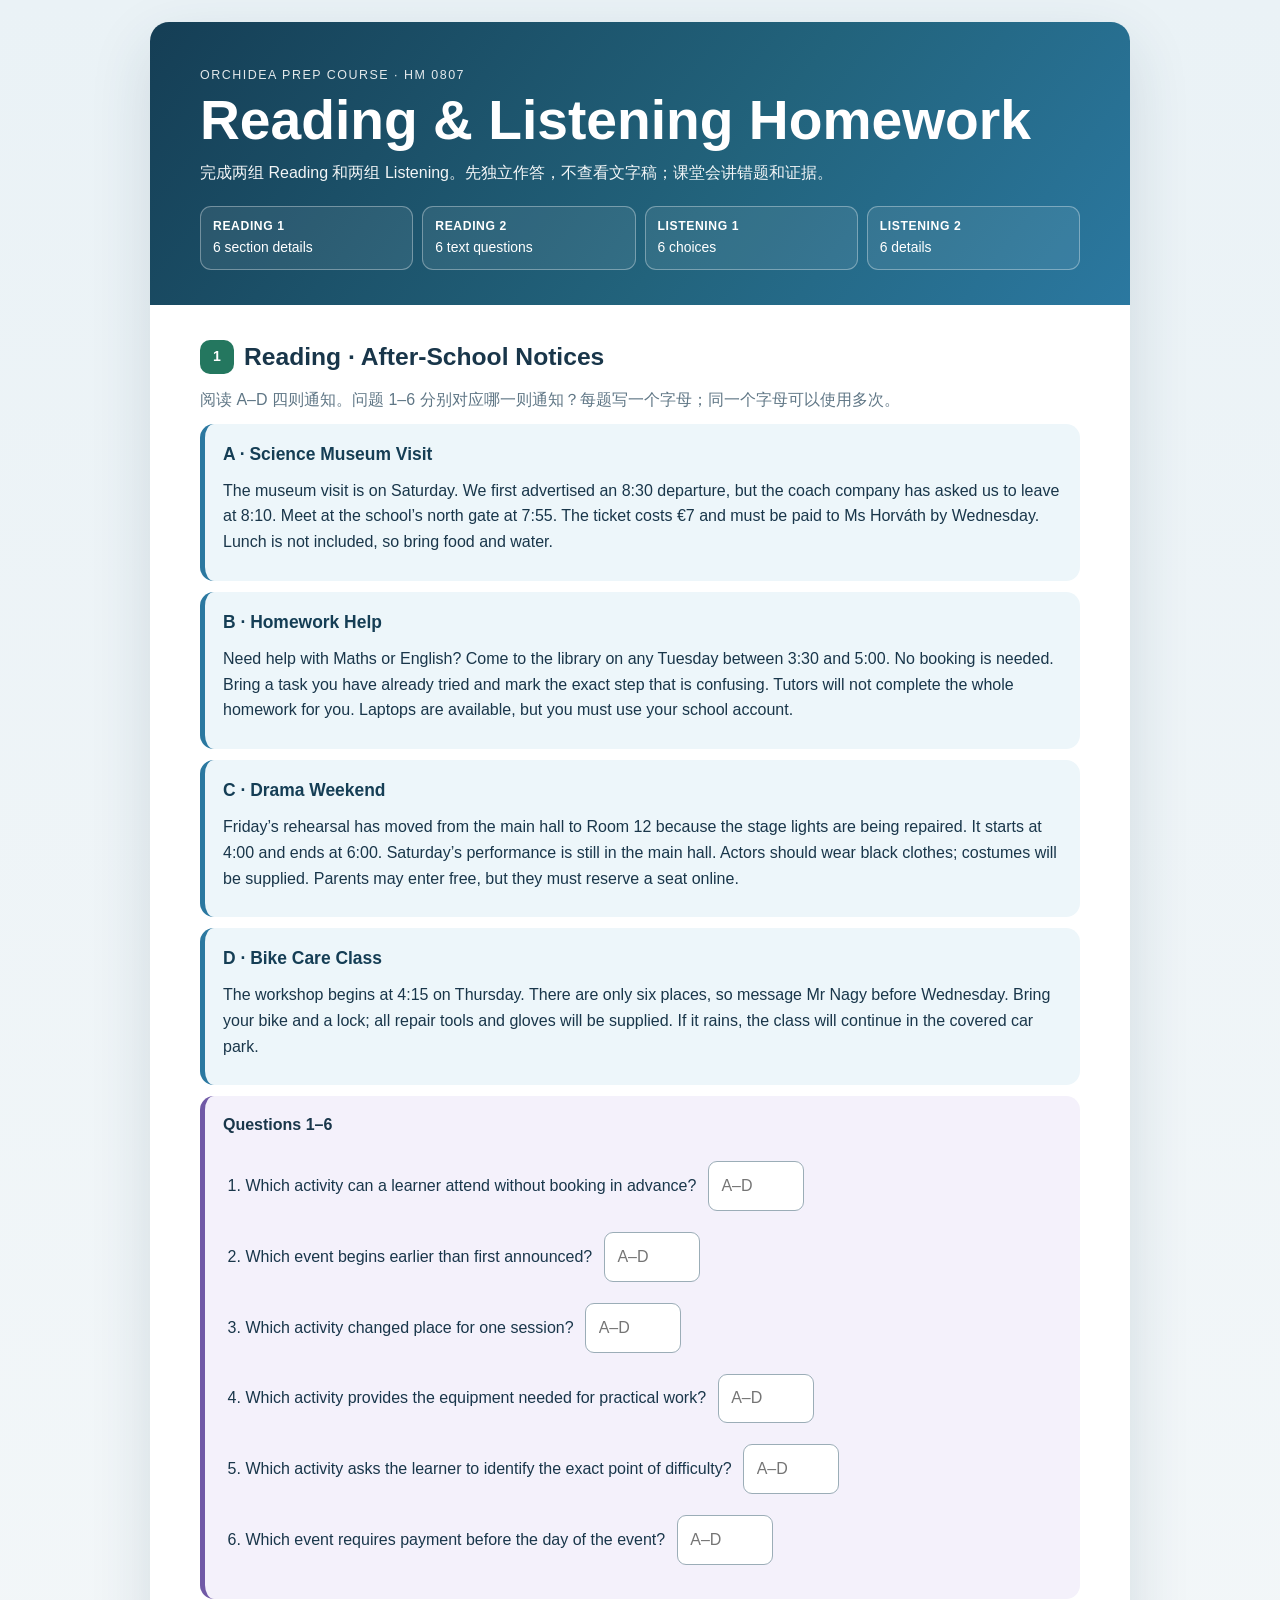
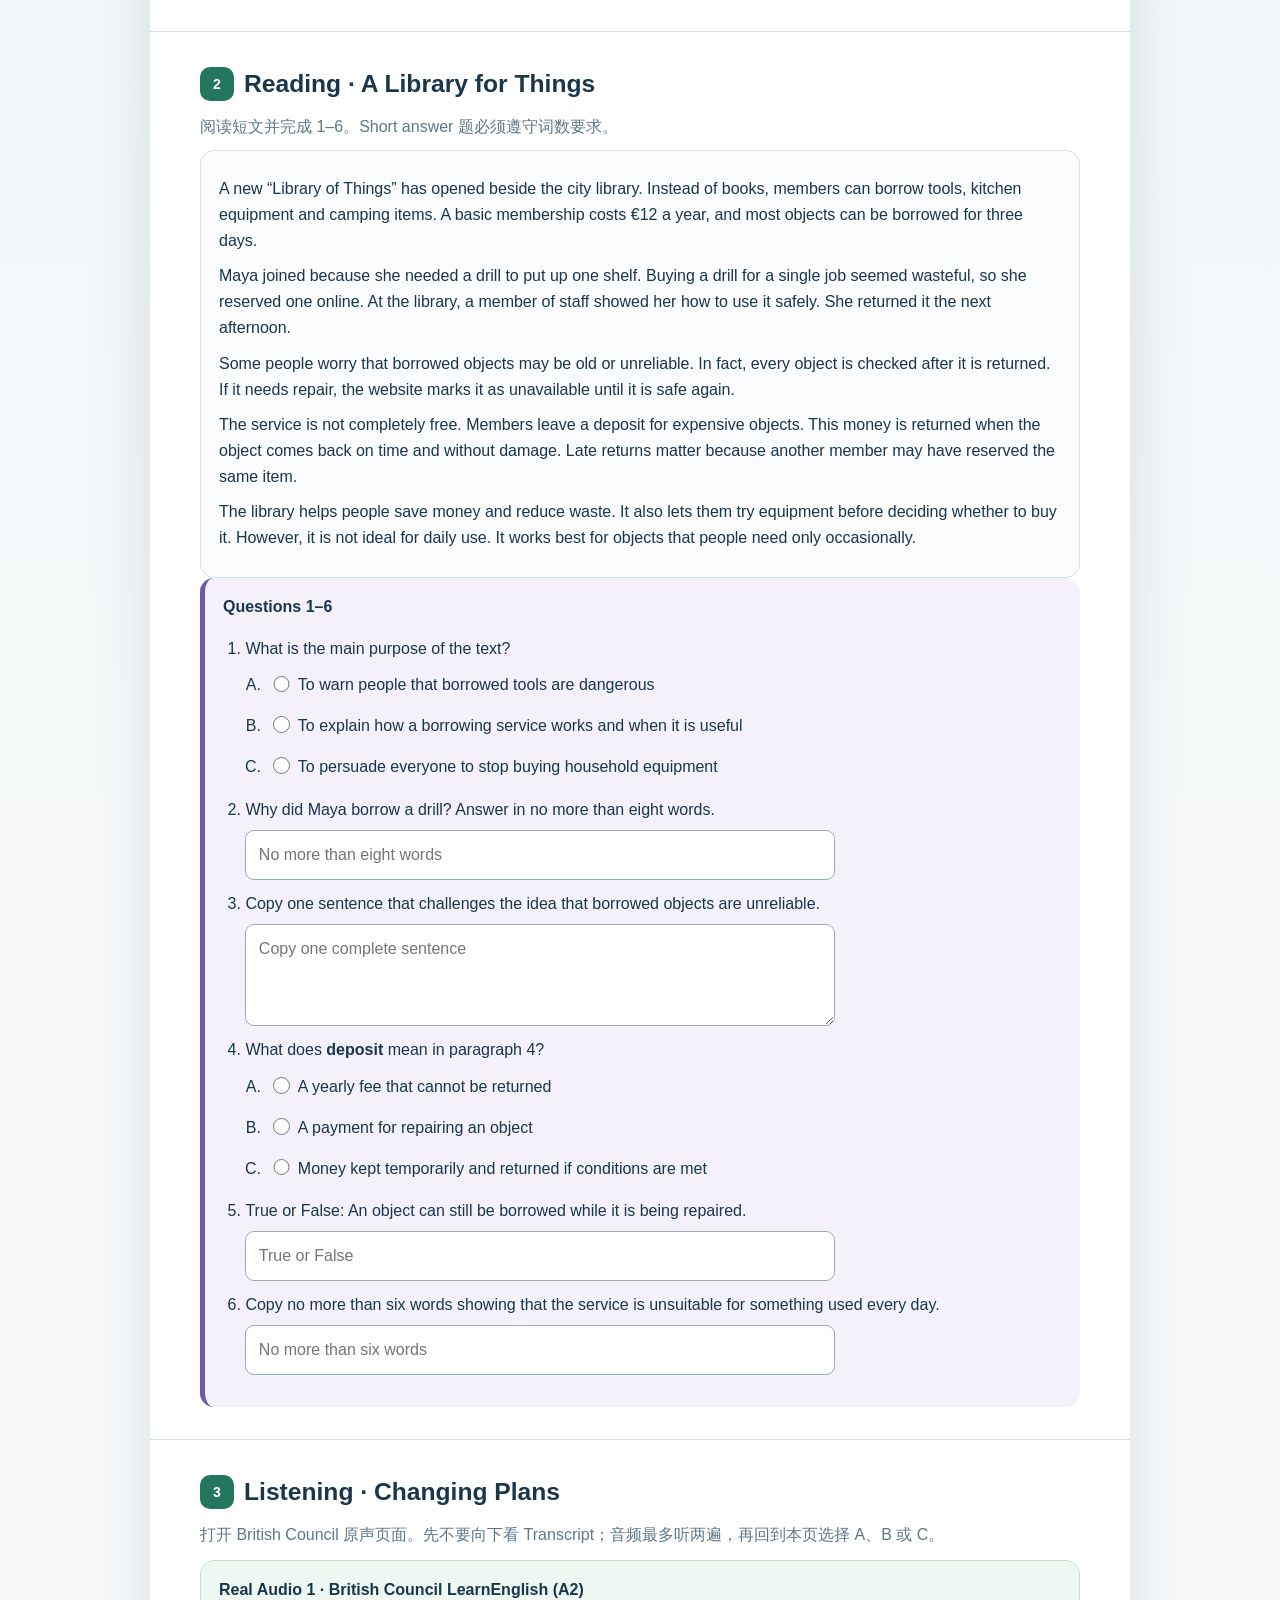
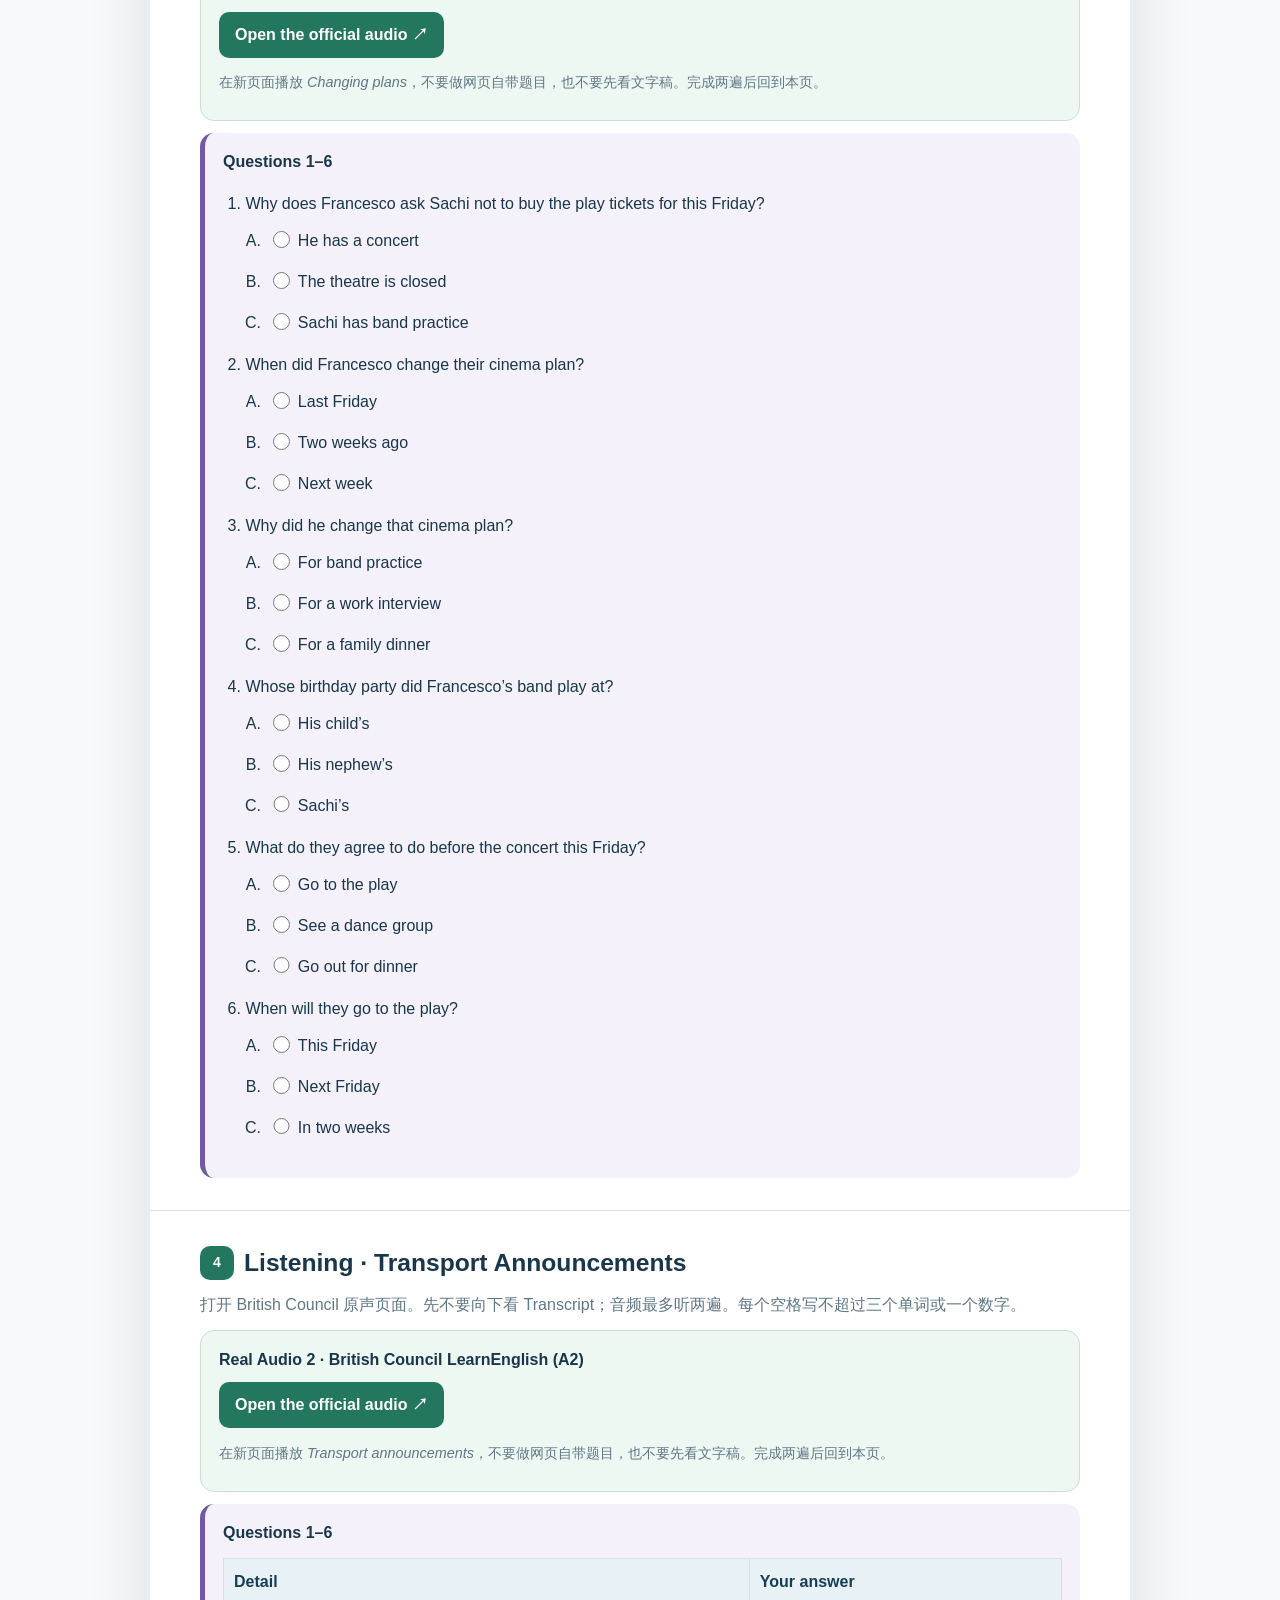
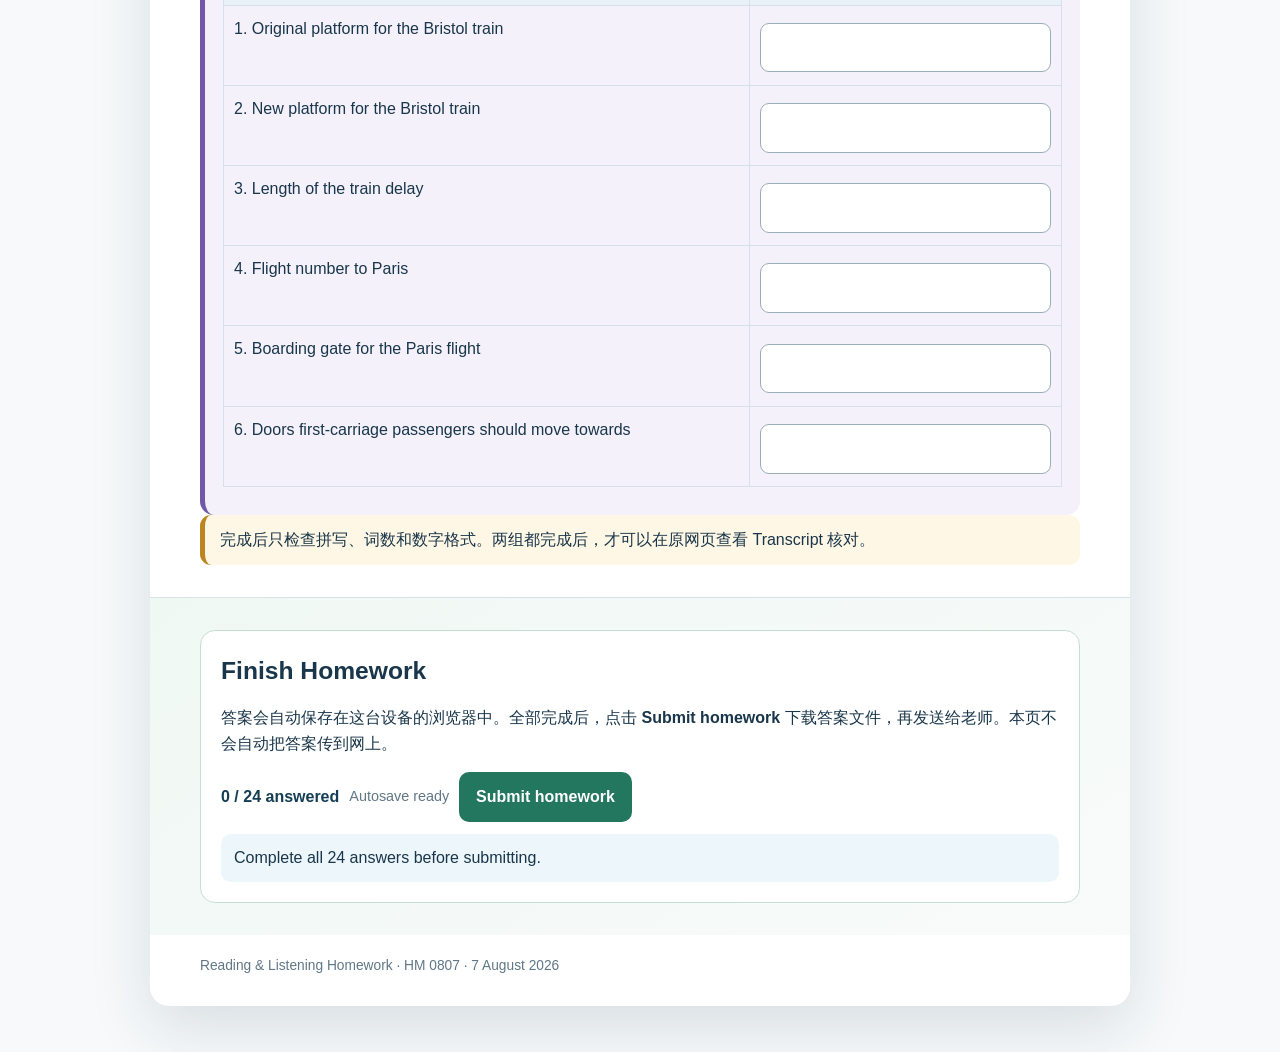
==== index.html @ ff9cc7b4 "Publish HM-0807 interactive homework" ====
<!doctype html>
<html lang="zh-CN">
<head>
  <meta charset="utf-8">
  <meta name="viewport" content="width=device-width, initial-scale=1">
  <title>Reading &amp; Listening Homework · 7 August 2026</title>
  <style>
    :root{--ink:#19364a;--muted:#607786;--navy:#153e55;--blue:#2b78a0;--green:#24775f;--gold:#bd8422;--violet:#7059a6;--line:#d5e1e6;--paper:#fff;--bluewash:#edf6fa;--greenwash:#edf8f2;--goldwash:#fff7e5;--violetwash:#f4f1fb}
    *{box-sizing:border-box}body{margin:0;background:linear-gradient(180deg,#eaf2f6,#f7f9fa 44%);color:var(--ink);font:16px/1.62 -apple-system,BlinkMacSystemFont,"Segoe UI","PingFang SC","Microsoft YaHei",sans-serif}main{width:min(980px,calc(100% - 24px));margin:22px auto 46px;background:var(--paper);border-radius:19px;overflow:hidden;box-shadow:0 22px 62px rgba(30,67,88,.14)}header{padding:43px 50px 35px;color:#fff;background:linear-gradient(128deg,var(--navy),#22637c 58%,var(--blue))}.eyebrow{font-size:.78rem;letter-spacing:.12em;text-transform:uppercase;opacity:.88}h1{margin:.42rem 0 .65rem;font-size:clamp(2.05rem,5.5vw,3.45rem);line-height:1.04}header p{max-width:780px;margin:0;opacity:.95}.overview{display:grid;grid-template-columns:repeat(4,minmax(0,1fr));gap:9px;margin-top:20px}.overview div{padding:10px 12px;border:1px solid rgba(255,255,255,.34);border-radius:11px;background:rgba(255,255,255,.08);font-size:.87rem}.overview strong{display:block;font-size:.76rem;letter-spacing:.05em;text-transform:uppercase}section{padding:32px 50px;border-bottom:1px solid var(--line)}h2{display:flex;align-items:center;gap:10px;margin:0 0 14px;font-size:1.54rem}.num{display:inline-grid;place-items:center;flex:0 0 auto;width:34px;height:34px;border-radius:10px;background:var(--green);color:#fff;font-size:.88rem}h3{margin:23px 0 9px;color:var(--navy);font-size:1.09rem}p{margin:.6rem 0}.lead{color:var(--muted);margin-top:-4px}.text,.notice,.task,.audio-box,.answers{border-radius:14px;padding:16px 18px}.text{border:1px solid var(--line);background:#fbfcfd}.notice{border-left:5px solid var(--blue);background:var(--bluewash);margin:11px 0}.notice h3{margin:0 0 5px}.task{border-left:5px solid var(--violet);background:var(--violetwash)}.audio-box{border:1px solid #cbe0d5;background:var(--greenwash);margin:12px 0}.audio-link{display:inline-block;margin:9px 0 4px;padding:10px 16px;border-radius:10px;background:var(--green);color:#fff;text-decoration:none;font-weight:750}.audio-link:hover,.audio-link:focus{background:#195b49}.answers{min-height:92px;border:1.5px dashed #9badb7;background:#fcfefe;margin-top:12px}ol{padding-left:1.4rem}li{margin:.72rem 0}.choices{margin:.35rem 0 0;padding-left:1.25rem;list-style-type:upper-alpha}.choices li{margin:.3rem 0}.choices label{display:block;padding:.32rem .48rem;border-radius:8px;cursor:pointer}.choices label:hover{background:rgba(112,89,166,.09)}input[type="radio"]{width:1.05rem;height:1.05rem;margin:0 .5rem 0 0;vertical-align:-.12rem;accent-color:var(--violet)}.answer-input{display:block;width:min(100%,590px);margin:.45rem 0 .15rem;padding:.68rem .78rem;border:1.5px solid #9badb7;border-radius:9px;background:#fff;color:var(--ink);font:inherit}.answer-input.short{display:inline-block;width:6rem;margin-left:.45rem;text-transform:uppercase}.answer-input:focus,input[type="radio"]:focus-visible{outline:3px solid rgba(43,120,160,.25);border-color:var(--blue)}.print-blank{display:none}.small{font-size:.9rem;color:var(--muted)}.rule{padding:12px 15px;border-radius:11px;background:var(--goldwash);border-left:5px solid var(--gold)}table{display:table;width:100%;border-collapse:collapse;margin:12px 0}th,td{border:1px solid var(--line);padding:10px;text-align:left;vertical-align:top}th{background:#e8f2f6;color:var(--navy)}.finish{background:linear-gradient(145deg,#f0f8f4,#f8fbfa);border-bottom:0}.finish-card{padding:20px;border:1px solid #c6ded2;border-radius:15px;background:#fff}.finish-actions{display:flex;flex-wrap:wrap;gap:10px;align-items:center;margin-top:15px}.primary-button,.secondary-button{border:0;border-radius:10px;padding:.76rem 1.05rem;font:inherit;font-weight:800;cursor:pointer}.primary-button{background:var(--green);color:#fff}.primary-button:hover,.primary-button:focus{background:#195b49}.secondary-button{background:#e7f0f4;color:var(--navy)}.progress{font-weight:800;color:var(--navy)}.save-state{color:var(--muted);font-size:.9rem}.submit-state{margin-top:12px;padding:11px 13px;border-radius:10px;background:var(--bluewash);min-height:46px}.submit-state.success{background:var(--greenwash);border-left:5px solid var(--green)}.submit-state.warning{background:var(--goldwash);border-left:5px solid var(--gold)}footer{padding:20px 50px 29px;color:var(--muted);font-size:.86rem}
    @media(max-width:760px){header,section,footer{padding-left:21px;padding-right:21px}.overview{grid-template-columns:repeat(2,1fr)}main{width:min(100% - 14px,980px);margin-top:7px;border-radius:12px}h1{overflow-wrap:anywhere}table{display:block;overflow-x:auto}.answer-input.short{display:block;width:100%;margin-left:0}.finish-actions{align-items:stretch}.primary-button,.secondary-button{width:100%}}
    @media print{@page{margin:12mm}body{background:#fff;font-size:10.5pt}main{width:100%;margin:0;box-shadow:none;border-radius:0}header{padding:25px 32px}section{padding:22px 32px}.text,.notice,.task,.audio-box{break-inside:avoid}.answers{min-height:70px}.finish{display:none}.print-blank{display:inline}.answer-input{border:0;border-bottom:1px solid #555;border-radius:0;padding:.15rem;background:transparent}.audio-link{color:#000;background:none;padding:0;text-decoration:underline}}
  </style>
</head>
<body>
<main>
  <header>
    <div class="eyebrow">Orchidea Prep Course · HM 0807</div>
    <h1>Reading &amp; Listening Homework</h1>
    <p>完成两组 Reading 和两组 Listening。先独立作答，不查看文字稿；课堂会讲错题和证据。</p>
    <div class="overview">
      <div><strong>Reading 1</strong>6 section details</div>
      <div><strong>Reading 2</strong>6 text questions</div>
      <div><strong>Listening 1</strong>6 choices</div>
      <div><strong>Listening 2</strong>6 details</div>
    </div>
  </header>

  <section>
    <h2><span class="num">1</span>Reading · After-School Notices</h2>
    <p class="lead">阅读 A–D 四则通知。问题 1–6 分别对应哪一则通知？每题写一个字母；同一个字母可以使用多次。</p>

    <div class="notice">
      <h3>A · Science Museum Visit</h3>
      <p>The museum visit is on Saturday. We first advertised an 8:30 departure, but the coach company has asked us to leave at 8:10. Meet at the school’s north gate at 7:55. The ticket costs €7 and must be paid to Ms Horváth by Wednesday. Lunch is not included, so bring food and water.</p>
    </div>
    <div class="notice">
      <h3>B · Homework Help</h3>
      <p>Need help with Maths or English? Come to the library on any Tuesday between 3:30 and 5:00. No booking is needed. Bring a task you have already tried and mark the exact step that is confusing. Tutors will not complete the whole homework for you. Laptops are available, but you must use your school account.</p>
    </div>
    <div class="notice">
      <h3>C · Drama Weekend</h3>
      <p>Friday’s rehearsal has moved from the main hall to Room 12 because the stage lights are being repaired. It starts at 4:00 and ends at 6:00. Saturday’s performance is still in the main hall. Actors should wear black clothes; costumes will be supplied. Parents may enter free, but they must reserve a seat online.</p>
    </div>
    <div class="notice">
      <h3>D · Bike Care Class</h3>
      <p>The workshop begins at 4:15 on Thursday. There are only six places, so message Mr Nagy before Wednesday. Bring your bike and a lock; all repair tools and gloves will be supplied. If it rains, the class will continue in the covered car park.</p>
    </div>

    <div class="task" data-prompt-id="reading-1">
      <strong>Questions 1–6</strong>
      <ol>
        <li>Which activity can a learner attend without booking in advance? <span class="print-blank">______</span><input class="answer-input short" name="r1q1" maxlength="1" autocomplete="off" aria-label="Reading 1 question 1 answer" placeholder="A–D"></li>
        <li>Which event begins earlier than first announced? <span class="print-blank">______</span><input class="answer-input short" name="r1q2" maxlength="1" autocomplete="off" aria-label="Reading 1 question 2 answer" placeholder="A–D"></li>
        <li>Which activity changed place for one session? <span class="print-blank">______</span><input class="answer-input short" name="r1q3" maxlength="1" autocomplete="off" aria-label="Reading 1 question 3 answer" placeholder="A–D"></li>
        <li>Which activity provides the equipment needed for practical work? <span class="print-blank">______</span><input class="answer-input short" name="r1q4" maxlength="1" autocomplete="off" aria-label="Reading 1 question 4 answer" placeholder="A–D"></li>
        <li>Which activity asks the learner to identify the exact point of difficulty? <span class="print-blank">______</span><input class="answer-input short" name="r1q5" maxlength="1" autocomplete="off" aria-label="Reading 1 question 5 answer" placeholder="A–D"></li>
        <li>Which event requires payment before the day of the event? <span class="print-blank">______</span><input class="answer-input short" name="r1q6" maxlength="1" autocomplete="off" aria-label="Reading 1 question 6 answer" placeholder="A–D"></li>
      </ol>
    </div>
  </section>

  <section>
    <h2><span class="num">2</span>Reading · A Library for Things</h2>
    <p class="lead">阅读短文并完成 1–6。Short answer 题必须遵守词数要求。</p>
    <div class="text">
      <p>A new “Library of Things” has opened beside the city library. Instead of books, members can borrow tools, kitchen equipment and camping items. A basic membership costs €12 a year, and most objects can be borrowed for three days.</p>
      <p>Maya joined because she needed a drill to put up one shelf. Buying a drill for a single job seemed wasteful, so she reserved one online. At the library, a member of staff showed her how to use it safely. She returned it the next afternoon.</p>
      <p>Some people worry that borrowed objects may be old or unreliable. In fact, every object is checked after it is returned. If it needs repair, the website marks it as unavailable until it is safe again.</p>
      <p>The service is not completely free. Members leave a deposit for expensive objects. This money is returned when the object comes back on time and without damage. Late returns matter because another member may have reserved the same item.</p>
      <p>The library helps people save money and reduce waste. It also lets them try equipment before deciding whether to buy it. However, it is not ideal for daily use. It works best for objects that people need only occasionally.</p>
    </div>

    <div class="task" data-prompt-id="reading-2">
      <strong>Questions 1–6</strong>
      <ol>
        <li>What is the main purpose of the text?
          <ol class="choices"><li><label><input type="radio" name="r2q1" value="A">To warn people that borrowed tools are dangerous</label></li><li><label><input type="radio" name="r2q1" value="B">To explain how a borrowing service works and when it is useful</label></li><li><label><input type="radio" name="r2q1" value="C">To persuade everyone to stop buying household equipment</label></li></ol>
        </li>
        <li>Why did Maya borrow a drill? Answer in no more than eight words. <span class="print-blank">______________________________</span><input class="answer-input" name="r2q2" autocomplete="off" aria-label="Reading 2 question 2 answer" placeholder="No more than eight words"></li>
        <li>Copy one sentence that challenges the idea that borrowed objects are unreliable. <span class="print-blank">______________________________</span><textarea class="answer-input" name="r2q3" rows="3" aria-label="Reading 2 question 3 answer" placeholder="Copy one complete sentence"></textarea></li>
        <li>What does <strong>deposit</strong> mean in paragraph 4?
          <ol class="choices"><li><label><input type="radio" name="r2q4" value="A">A yearly fee that cannot be returned</label></li><li><label><input type="radio" name="r2q4" value="B">A payment for repairing an object</label></li><li><label><input type="radio" name="r2q4" value="C">Money kept temporarily and returned if conditions are met</label></li></ol>
        </li>
        <li>True or False: An object can still be borrowed while it is being repaired. <span class="print-blank">______</span><input class="answer-input" name="r2q5" autocomplete="off" aria-label="Reading 2 question 5 answer" placeholder="True or False"></li>
        <li>Copy no more than six words showing that the service is unsuitable for something used every day. <span class="print-blank">______________________________</span><input class="answer-input" name="r2q6" autocomplete="off" aria-label="Reading 2 question 6 answer" placeholder="No more than six words"></li>
      </ol>
    </div>
  </section>

  <section>
    <h2><span class="num">3</span>Listening · Changing Plans</h2>
    <p class="lead">打开 British Council 原声页面。先不要向下看 Transcript；音频最多听两遍，再回到本页选择 A、B 或 C。</p>
    <div class="audio-box">
      <strong>Real Audio 1 · British Council LearnEnglish (A2)</strong><br>
      <a class="audio-link" href="https://learnenglish.britishcouncil.org/free-resources/listening/a2/changing-plans" target="_blank" rel="noopener">Open the official audio ↗</a>
      <p class="small">在新页面播放 <em>Changing plans</em>，不要做网页自带题目，也不要先看文字稿。完成两遍后回到本页。</p>
    </div>
    <div class="task" data-prompt-id="listening-1">
      <strong>Questions 1–6</strong>
      <ol>
        <li>Why does Francesco ask Sachi not to buy the play tickets for this Friday?
          <ol class="choices"><li><label><input type="radio" name="l1q1" value="A">He has a concert</label></li><li><label><input type="radio" name="l1q1" value="B">The theatre is closed</label></li><li><label><input type="radio" name="l1q1" value="C">Sachi has band practice</label></li></ol>
        </li>
        <li>When did Francesco change their cinema plan?
          <ol class="choices"><li><label><input type="radio" name="l1q2" value="A">Last Friday</label></li><li><label><input type="radio" name="l1q2" value="B">Two weeks ago</label></li><li><label><input type="radio" name="l1q2" value="C">Next week</label></li></ol>
        </li>
        <li>Why did he change that cinema plan?
          <ol class="choices"><li><label><input type="radio" name="l1q3" value="A">For band practice</label></li><li><label><input type="radio" name="l1q3" value="B">For a work interview</label></li><li><label><input type="radio" name="l1q3" value="C">For a family dinner</label></li></ol>
        </li>
        <li>Whose birthday party did Francesco’s band play at?
          <ol class="choices"><li><label><input type="radio" name="l1q4" value="A">His child’s</label></li><li><label><input type="radio" name="l1q4" value="B">His nephew’s</label></li><li><label><input type="radio" name="l1q4" value="C">Sachi’s</label></li></ol>
        </li>
        <li>What do they agree to do before the concert this Friday?
          <ol class="choices"><li><label><input type="radio" name="l1q5" value="A">Go to the play</label></li><li><label><input type="radio" name="l1q5" value="B">See a dance group</label></li><li><label><input type="radio" name="l1q5" value="C">Go out for dinner</label></li></ol>
        </li>
        <li>When will they go to the play?
          <ol class="choices"><li><label><input type="radio" name="l1q6" value="A">This Friday</label></li><li><label><input type="radio" name="l1q6" value="B">Next Friday</label></li><li><label><input type="radio" name="l1q6" value="C">In two weeks</label></li></ol>
        </li>
      </ol>
    </div>
  </section>

  <section>
    <h2><span class="num">4</span>Listening · Transport Announcements</h2>
    <p class="lead">打开 British Council 原声页面。先不要向下看 Transcript；音频最多听两遍。每个空格写不超过三个单词或一个数字。</p>
    <div class="audio-box">
      <strong>Real Audio 2 · British Council LearnEnglish (A2)</strong><br>
      <a class="audio-link" href="https://learnenglish.britishcouncil.org/free-resources/listening/a2/transport-announcements" target="_blank" rel="noopener">Open the official audio ↗</a>
      <p class="small">在新页面播放 <em>Transport announcements</em>，不要做网页自带题目，也不要先看文字稿。完成两遍后回到本页。</p>
    </div>
    <div class="task" data-prompt-id="listening-2">
      <strong>Questions 1–6</strong>
      <table>
        <thead><tr><th>Detail</th><th>Your answer</th></tr></thead>
        <tbody>
          <tr><td>1. Original platform for the Bristol train</td><td><span class="print-blank">________________</span><input class="answer-input" name="l2q1" autocomplete="off" aria-label="Listening 2 question 1 answer"></td></tr>
          <tr><td>2. New platform for the Bristol train</td><td><span class="print-blank">________________</span><input class="answer-input" name="l2q2" autocomplete="off" aria-label="Listening 2 question 2 answer"></td></tr>
          <tr><td>3. Length of the train delay</td><td><span class="print-blank">________________</span><input class="answer-input" name="l2q3" autocomplete="off" aria-label="Listening 2 question 3 answer"></td></tr>
          <tr><td>4. Flight number to Paris</td><td><span class="print-blank">________________</span><input class="answer-input" name="l2q4" autocomplete="off" aria-label="Listening 2 question 4 answer"></td></tr>
          <tr><td>5. Boarding gate for the Paris flight</td><td><span class="print-blank">________________</span><input class="answer-input" name="l2q5" autocomplete="off" aria-label="Listening 2 question 5 answer"></td></tr>
          <tr><td>6. Doors first-carriage passengers should move towards</td><td><span class="print-blank">________________</span><input class="answer-input" name="l2q6" autocomplete="off" aria-label="Listening 2 question 6 answer"></td></tr>
        </tbody>
      </table>
    </div>
    <div class="rule">完成后只检查拼写、词数和数字格式。两组都完成后，才可以在原网页查看 Transcript 核对。</div>
  </section>

  <section class="finish" aria-labelledby="finish-title">
    <div class="finish-card">
      <h2 id="finish-title">Finish Homework</h2>
      <p>答案会自动保存在这台设备的浏览器中。全部完成后，点击 <strong>Submit homework</strong> 下载答案文件，再发送给老师。本页不会自动把答案传到网上。</p>
      <div class="finish-actions">
        <span class="progress" id="progress">0 / 24 answered</span>
        <span class="save-state" id="save-state" aria-live="polite">Autosave ready</span>
        <button class="primary-button" id="submit-homework" type="button">Submit homework</button>
        <button class="secondary-button" id="download-answers" type="button" hidden>Download answers again</button>
      </div>
      <div class="submit-state" id="submit-state" role="status" aria-live="polite">Complete all 24 answers before submitting.</div>
    </div>
  </section>

  <footer>Reading &amp; Listening Homework · HM 0807 · 7 August 2026</footer>
</main>
<script>
  (() => {
    const storageKey = 'orchidea-hm-0807-v1';
    const questionNames = [
      'r1q1','r1q2','r1q3','r1q4','r1q5','r1q6',
      'r2q1','r2q2','r2q3','r2q4','r2q5','r2q6',
      'l1q1','l1q2','l1q3','l1q4','l1q5','l1q6',
      'l2q1','l2q2','l2q3','l2q4','l2q5','l2q6'
    ];
    const progress = document.getElementById('progress');
    const saveState = document.getElementById('save-state');
    const submitState = document.getElementById('submit-state');
    const submitButton = document.getElementById('submit-homework');
    const downloadButton = document.getElementById('download-answers');
    let saved = { answers: {}, submittedAt: '', receipt: '' };

    const answerFor = (name) => {
      const controls = [...document.querySelectorAll(`[name="${name}"]`)];
      if (!controls.length) return '';
      if (controls[0].type === 'radio') {
        const checked = controls.find((control) => control.checked);
        return checked ? checked.value : '';
      }
      return controls[0].value.trim();
    };

    const collectAnswers = () => Object.fromEntries(questionNames.map((name) => [name, answerFor(name)]));

    const updateProgress = () => {
      const answers = collectAnswers();
      const answered = questionNames.filter((name) => answers[name]).length;
      progress.textContent = `${answered} / 24 answered`;
      return { answers, answered };
    };

    const persist = () => {
      const { answers } = updateProgress();
      saved = { answers, submittedAt: '', receipt: '' };
      try {
        localStorage.setItem(storageKey, JSON.stringify(saved));
        saveState.textContent = `Saved on this device · ${new Date().toLocaleTimeString([], {hour:'2-digit', minute:'2-digit'})}`;
      } catch (error) {
        saveState.textContent = 'This browser blocked autosave';
      }
      submitState.className = 'submit-state';
      submitState.textContent = 'Answers changed. Complete all 24 answers, then submit again.';
      downloadButton.hidden = true;
    };

    const restore = () => {
      try {
        const parsed = JSON.parse(localStorage.getItem(storageKey) || '{}');
        saved = { answers: parsed.answers || {}, submittedAt: parsed.submittedAt || '', receipt: parsed.receipt || '' };
      } catch (error) {
        saved = { answers: {}, submittedAt: '', receipt: '' };
      }
      Object.entries(saved.answers).forEach(([name, value]) => {
        const controls = [...document.querySelectorAll(`[name="${name}"]`)];
        if (!controls.length) return;
        if (controls[0].type === 'radio') {
          const target = controls.find((control) => control.value === value);
          if (target) target.checked = true;
        } else {
          controls[0].value = value;
        }
      });
      updateProgress();
      if (saved.submittedAt && saved.receipt) {
        submitState.className = 'submit-state success';
        submitState.textContent = `Completed on this device · Receipt ${saved.receipt}. The answer file still needs to be sent to the teacher.`;
        downloadButton.hidden = false;
      }
    };

    const buildReport = () => {
      const { answers } = updateProgress();
      const labels = ['Reading 1','Reading 2','Listening 1','Listening 2'];
      const prefixes = ['r1q','r2q','l1q','l2q'];
      const lines = ['Orchidea Prep Course · HM 0807', 'Reading & Listening Homework', ''];
      prefixes.forEach((prefix, sectionIndex) => {
        lines.push(labels[sectionIndex]);
        for (let number = 1; number <= 6; number += 1) lines.push(`${number}. ${answers[`${prefix}${number}`] || ''}`);
        lines.push('');
      });
      lines.push(`Completed on this device: ${saved.submittedAt || new Date().toISOString()}`);
      lines.push(`Receipt: ${saved.receipt || 'not submitted'}`);
      return lines.join('\n');
    };

    const downloadReport = () => {
      const blob = new Blob([buildReport()], { type: 'text/plain;charset=utf-8' });
      const link = document.createElement('a');
      link.href = URL.createObjectURL(blob);
      link.download = 'HM-0807-answers.txt';
      document.body.appendChild(link);
      link.click();
      link.remove();
      setTimeout(() => URL.revokeObjectURL(link.href), 1000);
    };

    document.querySelectorAll('input[name], textarea[name]').forEach((control) => {
      control.addEventListener(control.type === 'radio' ? 'change' : 'input', persist);
    });

    submitButton.addEventListener('click', () => {
      const { answers, answered } = updateProgress();
      if (answered < 24) {
        const firstMissing = questionNames.find((name) => !answers[name]);
        const target = document.querySelector(`[name="${firstMissing}"]`);
        submitState.className = 'submit-state warning';
        submitState.textContent = `${24 - answered} answer${24 - answered === 1 ? '' : 's'} still missing. Complete them before submitting.`;
        if (target) target.focus({ preventScroll: false });
        return;
      }
      saved = {
        answers,
        submittedAt: new Date().toISOString(),
        receipt: `HM0807-${Date.now().toString(36).toUpperCase()}`
      };
      try { localStorage.setItem(storageKey, JSON.stringify(saved)); } catch (error) {}
      downloadReport();
      submitState.className = 'submit-state success';
      submitState.textContent = `Completed on this device · Receipt ${saved.receipt}. Your answer file was downloaded; send it to your teacher.`;
      saveState.textContent = 'Submission copy saved on this device';
      downloadButton.hidden = false;
    });

    downloadButton.addEventListener('click', downloadReport);
    restore();
  })();
</script>
</body>
</html>
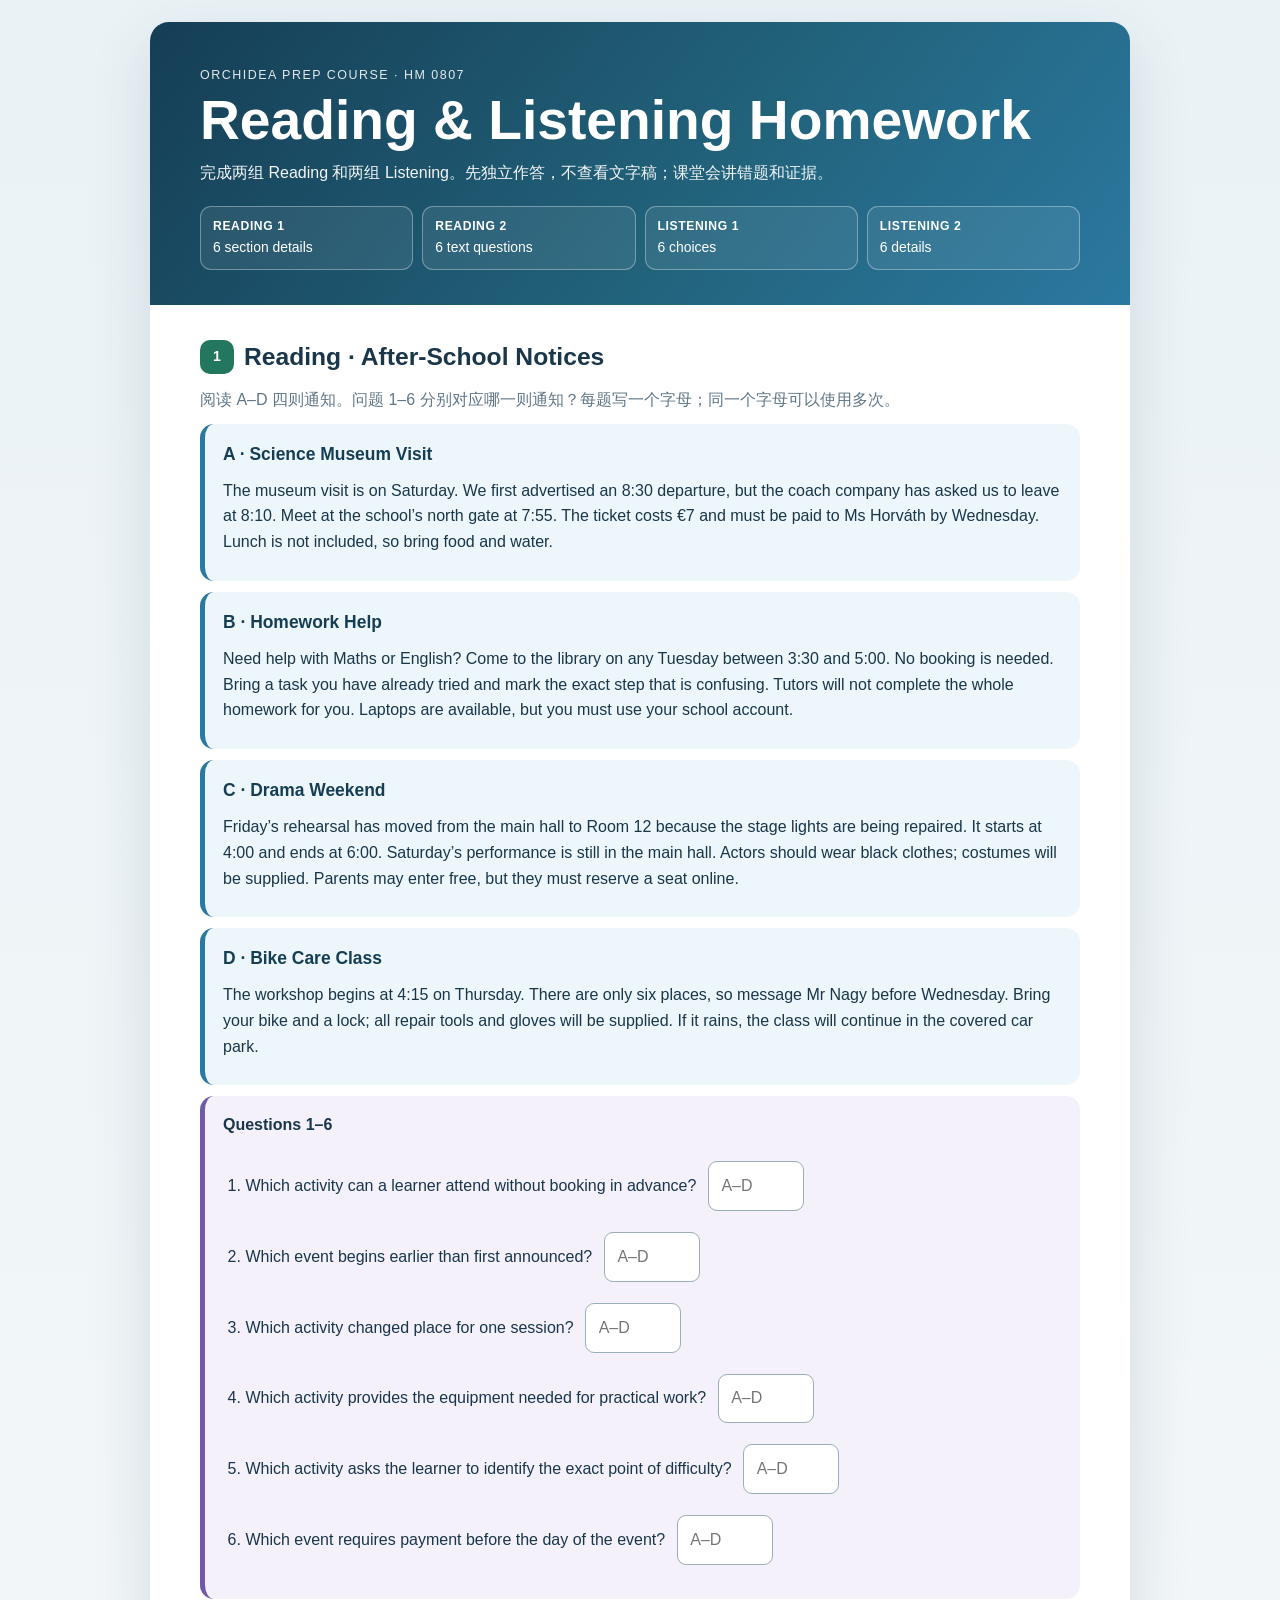
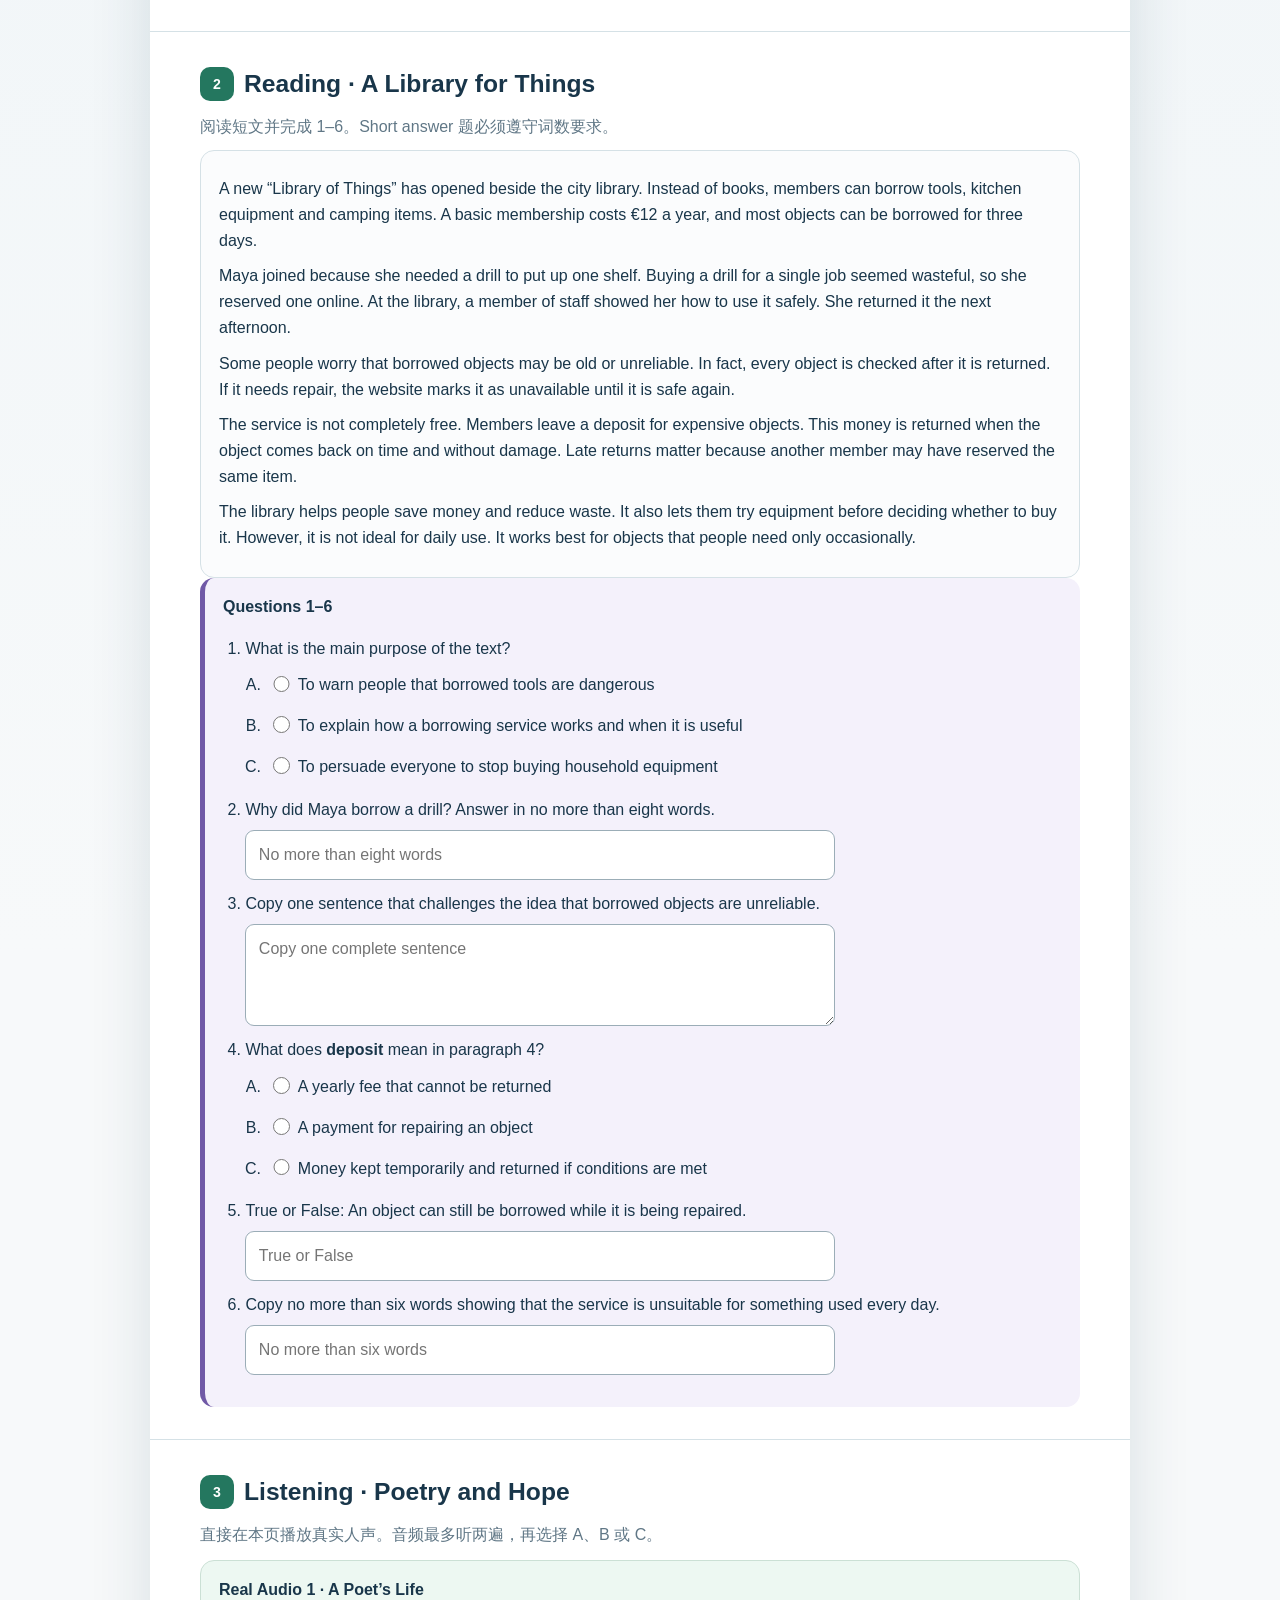
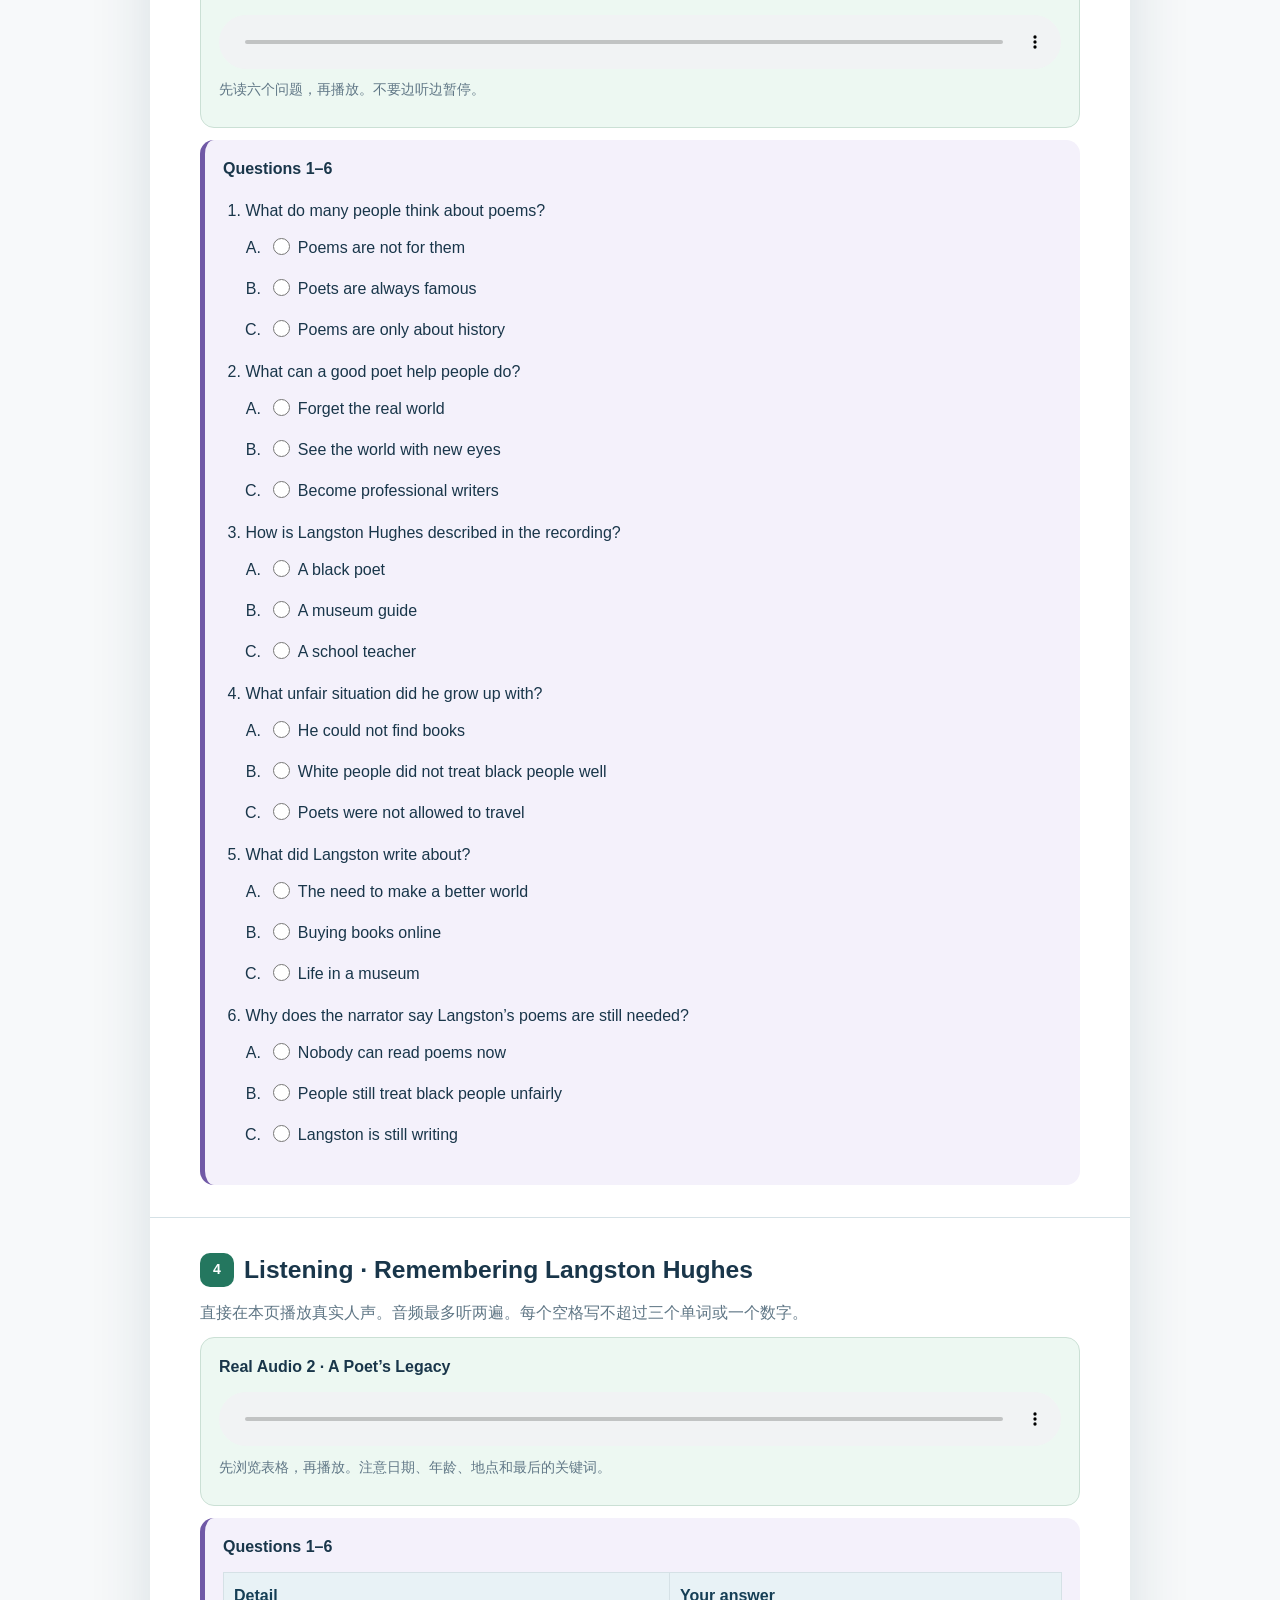
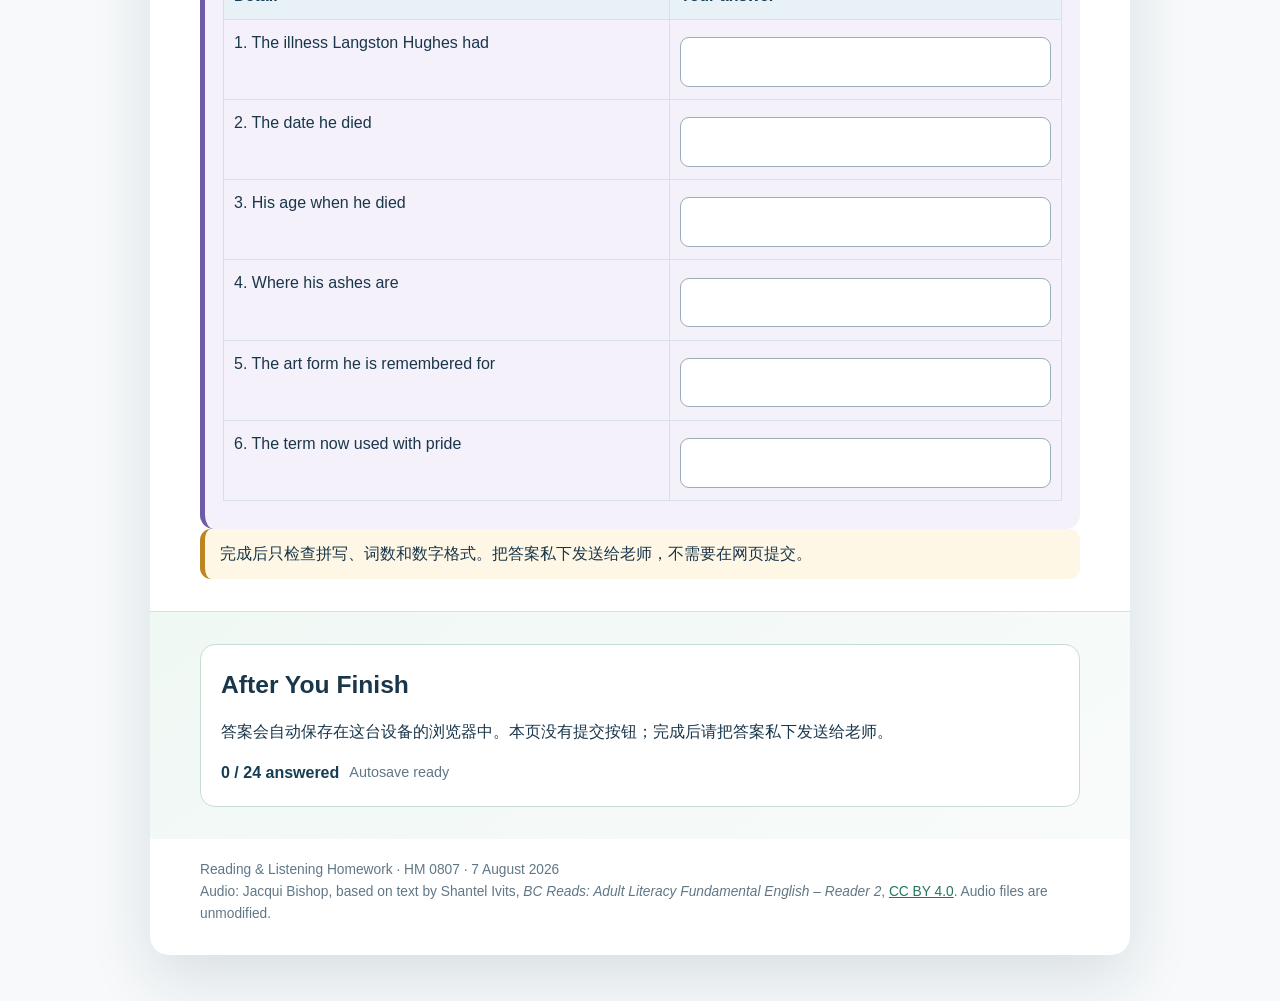
==== commit 0f92480c: "Publish HM-0807 with in-page licensed audio" ====
--- a/index.html
+++ b/index.html
@@ -6,9 +6,9 @@
   <title>Reading &amp; Listening Homework · 7 August 2026</title>
   <style>
     :root{--ink:#19364a;--muted:#607786;--navy:#153e55;--blue:#2b78a0;--green:#24775f;--gold:#bd8422;--violet:#7059a6;--line:#d5e1e6;--paper:#fff;--bluewash:#edf6fa;--greenwash:#edf8f2;--goldwash:#fff7e5;--violetwash:#f4f1fb}
-    *{box-sizing:border-box}body{margin:0;background:linear-gradient(180deg,#eaf2f6,#f7f9fa 44%);color:var(--ink);font:16px/1.62 -apple-system,BlinkMacSystemFont,"Segoe UI","PingFang SC","Microsoft YaHei",sans-serif}main{width:min(980px,calc(100% - 24px));margin:22px auto 46px;background:var(--paper);border-radius:19px;overflow:hidden;box-shadow:0 22px 62px rgba(30,67,88,.14)}header{padding:43px 50px 35px;color:#fff;background:linear-gradient(128deg,var(--navy),#22637c 58%,var(--blue))}.eyebrow{font-size:.78rem;letter-spacing:.12em;text-transform:uppercase;opacity:.88}h1{margin:.42rem 0 .65rem;font-size:clamp(2.05rem,5.5vw,3.45rem);line-height:1.04}header p{max-width:780px;margin:0;opacity:.95}.overview{display:grid;grid-template-columns:repeat(4,minmax(0,1fr));gap:9px;margin-top:20px}.overview div{padding:10px 12px;border:1px solid rgba(255,255,255,.34);border-radius:11px;background:rgba(255,255,255,.08);font-size:.87rem}.overview strong{display:block;font-size:.76rem;letter-spacing:.05em;text-transform:uppercase}section{padding:32px 50px;border-bottom:1px solid var(--line)}h2{display:flex;align-items:center;gap:10px;margin:0 0 14px;font-size:1.54rem}.num{display:inline-grid;place-items:center;flex:0 0 auto;width:34px;height:34px;border-radius:10px;background:var(--green);color:#fff;font-size:.88rem}h3{margin:23px 0 9px;color:var(--navy);font-size:1.09rem}p{margin:.6rem 0}.lead{color:var(--muted);margin-top:-4px}.text,.notice,.task,.audio-box,.answers{border-radius:14px;padding:16px 18px}.text{border:1px solid var(--line);background:#fbfcfd}.notice{border-left:5px solid var(--blue);background:var(--bluewash);margin:11px 0}.notice h3{margin:0 0 5px}.task{border-left:5px solid var(--violet);background:var(--violetwash)}.audio-box{border:1px solid #cbe0d5;background:var(--greenwash);margin:12px 0}.audio-link{display:inline-block;margin:9px 0 4px;padding:10px 16px;border-radius:10px;background:var(--green);color:#fff;text-decoration:none;font-weight:750}.audio-link:hover,.audio-link:focus{background:#195b49}.answers{min-height:92px;border:1.5px dashed #9badb7;background:#fcfefe;margin-top:12px}ol{padding-left:1.4rem}li{margin:.72rem 0}.choices{margin:.35rem 0 0;padding-left:1.25rem;list-style-type:upper-alpha}.choices li{margin:.3rem 0}.choices label{display:block;padding:.32rem .48rem;border-radius:8px;cursor:pointer}.choices label:hover{background:rgba(112,89,166,.09)}input[type="radio"]{width:1.05rem;height:1.05rem;margin:0 .5rem 0 0;vertical-align:-.12rem;accent-color:var(--violet)}.answer-input{display:block;width:min(100%,590px);margin:.45rem 0 .15rem;padding:.68rem .78rem;border:1.5px solid #9badb7;border-radius:9px;background:#fff;color:var(--ink);font:inherit}.answer-input.short{display:inline-block;width:6rem;margin-left:.45rem;text-transform:uppercase}.answer-input:focus,input[type="radio"]:focus-visible{outline:3px solid rgba(43,120,160,.25);border-color:var(--blue)}.print-blank{display:none}.small{font-size:.9rem;color:var(--muted)}.rule{padding:12px 15px;border-radius:11px;background:var(--goldwash);border-left:5px solid var(--gold)}table{display:table;width:100%;border-collapse:collapse;margin:12px 0}th,td{border:1px solid var(--line);padding:10px;text-align:left;vertical-align:top}th{background:#e8f2f6;color:var(--navy)}.finish{background:linear-gradient(145deg,#f0f8f4,#f8fbfa);border-bottom:0}.finish-card{padding:20px;border:1px solid #c6ded2;border-radius:15px;background:#fff}.finish-actions{display:flex;flex-wrap:wrap;gap:10px;align-items:center;margin-top:15px}.primary-button,.secondary-button{border:0;border-radius:10px;padding:.76rem 1.05rem;font:inherit;font-weight:800;cursor:pointer}.primary-button{background:var(--green);color:#fff}.primary-button:hover,.primary-button:focus{background:#195b49}.secondary-button{background:#e7f0f4;color:var(--navy)}.progress{font-weight:800;color:var(--navy)}.save-state{color:var(--muted);font-size:.9rem}.submit-state{margin-top:12px;padding:11px 13px;border-radius:10px;background:var(--bluewash);min-height:46px}.submit-state.success{background:var(--greenwash);border-left:5px solid var(--green)}.submit-state.warning{background:var(--goldwash);border-left:5px solid var(--gold)}footer{padding:20px 50px 29px;color:var(--muted);font-size:.86rem}
-    @media(max-width:760px){header,section,footer{padding-left:21px;padding-right:21px}.overview{grid-template-columns:repeat(2,1fr)}main{width:min(100% - 14px,980px);margin-top:7px;border-radius:12px}h1{overflow-wrap:anywhere}table{display:block;overflow-x:auto}.answer-input.short{display:block;width:100%;margin-left:0}.finish-actions{align-items:stretch}.primary-button,.secondary-button{width:100%}}
-    @media print{@page{margin:12mm}body{background:#fff;font-size:10.5pt}main{width:100%;margin:0;box-shadow:none;border-radius:0}header{padding:25px 32px}section{padding:22px 32px}.text,.notice,.task,.audio-box{break-inside:avoid}.answers{min-height:70px}.finish{display:none}.print-blank{display:inline}.answer-input{border:0;border-bottom:1px solid #555;border-radius:0;padding:.15rem;background:transparent}.audio-link{color:#000;background:none;padding:0;text-decoration:underline}}
+    *{box-sizing:border-box}body{margin:0;background:linear-gradient(180deg,#eaf2f6,#f7f9fa 44%);color:var(--ink);font:16px/1.62 -apple-system,BlinkMacSystemFont,"Segoe UI","PingFang SC","Microsoft YaHei",sans-serif}main{width:min(980px,calc(100% - 24px));margin:22px auto 46px;background:var(--paper);border-radius:19px;overflow:hidden;box-shadow:0 22px 62px rgba(30,67,88,.14)}header{padding:43px 50px 35px;color:#fff;background:linear-gradient(128deg,var(--navy),#22637c 58%,var(--blue))}.eyebrow{font-size:.78rem;letter-spacing:.12em;text-transform:uppercase;opacity:.88}h1{margin:.42rem 0 .65rem;font-size:clamp(2.05rem,5.5vw,3.45rem);line-height:1.04}header p{max-width:780px;margin:0;opacity:.95}.overview{display:grid;grid-template-columns:repeat(4,minmax(0,1fr));gap:9px;margin-top:20px}.overview div{padding:10px 12px;border:1px solid rgba(255,255,255,.34);border-radius:11px;background:rgba(255,255,255,.08);font-size:.87rem}.overview strong{display:block;font-size:.76rem;letter-spacing:.05em;text-transform:uppercase}section{padding:32px 50px;border-bottom:1px solid var(--line)}h2{display:flex;align-items:center;gap:10px;margin:0 0 14px;font-size:1.54rem}.num{display:inline-grid;place-items:center;flex:0 0 auto;width:34px;height:34px;border-radius:10px;background:var(--green);color:#fff;font-size:.88rem}h3{margin:23px 0 9px;color:var(--navy);font-size:1.09rem}p{margin:.6rem 0}.lead{color:var(--muted);margin-top:-4px}.text,.notice,.task,.audio-box,.answers{border-radius:14px;padding:16px 18px}.text{border:1px solid var(--line);background:#fbfcfd}.notice{border-left:5px solid var(--blue);background:var(--bluewash);margin:11px 0}.notice h3{margin:0 0 5px}.task{border-left:5px solid var(--violet);background:var(--violetwash)}.audio-box{border:1px solid #cbe0d5;background:var(--greenwash);margin:12px 0}.audio-box audio{display:block;width:100%;margin:.75rem 0 .3rem}.audio-credit a{color:var(--green)}.answers{min-height:92px;border:1.5px dashed #9badb7;background:#fcfefe;margin-top:12px}ol{padding-left:1.4rem}li{margin:.72rem 0}.choices{margin:.35rem 0 0;padding-left:1.25rem;list-style-type:upper-alpha}.choices li{margin:.3rem 0}.choices label{display:block;padding:.32rem .48rem;border-radius:8px;cursor:pointer}.choices label:hover{background:rgba(112,89,166,.09)}input[type="radio"]{width:1.05rem;height:1.05rem;margin:0 .5rem 0 0;vertical-align:-.12rem;accent-color:var(--violet)}.answer-input{display:block;width:min(100%,590px);margin:.45rem 0 .15rem;padding:.68rem .78rem;border:1.5px solid #9badb7;border-radius:9px;background:#fff;color:var(--ink);font:inherit}.answer-input.short{display:inline-block;width:6rem;margin-left:.45rem;text-transform:uppercase}.answer-input:focus,input[type="radio"]:focus-visible{outline:3px solid rgba(43,120,160,.25);border-color:var(--blue)}.print-blank{display:none}.small{font-size:.9rem;color:var(--muted)}.rule{padding:12px 15px;border-radius:11px;background:var(--goldwash);border-left:5px solid var(--gold)}table{display:table;width:100%;border-collapse:collapse;margin:12px 0}th,td{border:1px solid var(--line);padding:10px;text-align:left;vertical-align:top}th{background:#e8f2f6;color:var(--navy)}.finish{background:linear-gradient(145deg,#f0f8f4,#f8fbfa);border-bottom:0}.finish-card{padding:20px;border:1px solid #c6ded2;border-radius:15px;background:#fff}.finish-actions{display:flex;flex-wrap:wrap;gap:10px;align-items:center;margin-top:15px}.progress{font-weight:800;color:var(--navy)}.save-state{color:var(--muted);font-size:.9rem}footer{padding:20px 50px 29px;color:var(--muted);font-size:.86rem}
+    @media(max-width:760px){header,section,footer{padding-left:21px;padding-right:21px}.overview{grid-template-columns:repeat(2,1fr)}main{width:min(100% - 14px,980px);margin-top:7px;border-radius:12px}h1{overflow-wrap:anywhere}table{display:block;overflow-x:auto}.answer-input.short{display:block;width:100%;margin-left:0}.finish-actions{align-items:stretch}}
+    @media print{@page{margin:12mm}body{background:#fff;font-size:10.5pt}main{width:100%;margin:0;box-shadow:none;border-radius:0}header{padding:25px 32px}section{padding:22px 32px}.text,.notice,.task,.audio-box{break-inside:avoid}.answers{min-height:70px}.finish{display:none}.print-blank{display:inline}.answer-input{border:0;border-bottom:1px solid #555;border-radius:0;padding:.15rem;background:transparent}}
   </style>
 </head>
 <body>
@@ -88,82 +88,85 @@
   </section>
 
   <section>
-    <h2><span class="num">3</span>Listening · Changing Plans</h2>
-    <p class="lead">打开 British Council 原声页面。先不要向下看 Transcript；音频最多听两遍，再回到本页选择 A、B 或 C。</p>
+    <h2><span class="num">3</span>Listening · Poetry and Hope</h2>
+    <p class="lead">直接在本页播放真实人声。音频最多听两遍，再选择 A、B 或 C。</p>
     <div class="audio-box">
-      <strong>Real Audio 1 · British Council LearnEnglish (A2)</strong><br>
-      <a class="audio-link" href="https://learnenglish.britishcouncil.org/free-resources/listening/a2/changing-plans" target="_blank" rel="noopener">Open the official audio ↗</a>
-      <p class="small">在新页面播放 <em>Changing plans</em>，不要做网页自带题目，也不要先看文字稿。完成两遍后回到本页。</p>
+      <strong>Real Audio 1 · A Poet’s Life</strong>
+      <audio controls preload="metadata">
+        <source src="audio/listening-1-poetry-and-hope.m4a" type="audio/mp4">
+        Your browser does not support the audio player.
+      </audio>
+      <p class="small">先读六个问题，再播放。不要边听边暂停。</p>
     </div>
     <div class="task" data-prompt-id="listening-1">
       <strong>Questions 1–6</strong>
       <ol>
-        <li>Why does Francesco ask Sachi not to buy the play tickets for this Friday?
-          <ol class="choices"><li><label><input type="radio" name="l1q1" value="A">He has a concert</label></li><li><label><input type="radio" name="l1q1" value="B">The theatre is closed</label></li><li><label><input type="radio" name="l1q1" value="C">Sachi has band practice</label></li></ol>
-        </li>
-        <li>When did Francesco change their cinema plan?
-          <ol class="choices"><li><label><input type="radio" name="l1q2" value="A">Last Friday</label></li><li><label><input type="radio" name="l1q2" value="B">Two weeks ago</label></li><li><label><input type="radio" name="l1q2" value="C">Next week</label></li></ol>
-        </li>
-        <li>Why did he change that cinema plan?
-          <ol class="choices"><li><label><input type="radio" name="l1q3" value="A">For band practice</label></li><li><label><input type="radio" name="l1q3" value="B">For a work interview</label></li><li><label><input type="radio" name="l1q3" value="C">For a family dinner</label></li></ol>
-        </li>
-        <li>Whose birthday party did Francesco’s band play at?
-          <ol class="choices"><li><label><input type="radio" name="l1q4" value="A">His child’s</label></li><li><label><input type="radio" name="l1q4" value="B">His nephew’s</label></li><li><label><input type="radio" name="l1q4" value="C">Sachi’s</label></li></ol>
-        </li>
-        <li>What do they agree to do before the concert this Friday?
-          <ol class="choices"><li><label><input type="radio" name="l1q5" value="A">Go to the play</label></li><li><label><input type="radio" name="l1q5" value="B">See a dance group</label></li><li><label><input type="radio" name="l1q5" value="C">Go out for dinner</label></li></ol>
-        </li>
-        <li>When will they go to the play?
-          <ol class="choices"><li><label><input type="radio" name="l1q6" value="A">This Friday</label></li><li><label><input type="radio" name="l1q6" value="B">Next Friday</label></li><li><label><input type="radio" name="l1q6" value="C">In two weeks</label></li></ol>
+        <li>What do many people think about poems?
+          <ol class="choices"><li><label><input type="radio" name="l1q1" value="A">Poems are not for them</label></li><li><label><input type="radio" name="l1q1" value="B">Poets are always famous</label></li><li><label><input type="radio" name="l1q1" value="C">Poems are only about history</label></li></ol>
+        </li>
+        <li>What can a good poet help people do?
+          <ol class="choices"><li><label><input type="radio" name="l1q2" value="A">Forget the real world</label></li><li><label><input type="radio" name="l1q2" value="B">See the world with new eyes</label></li><li><label><input type="radio" name="l1q2" value="C">Become professional writers</label></li></ol>
+        </li>
+        <li>How is Langston Hughes described in the recording?
+          <ol class="choices"><li><label><input type="radio" name="l1q3" value="A">A black poet</label></li><li><label><input type="radio" name="l1q3" value="B">A museum guide</label></li><li><label><input type="radio" name="l1q3" value="C">A school teacher</label></li></ol>
+        </li>
+        <li>What unfair situation did he grow up with?
+          <ol class="choices"><li><label><input type="radio" name="l1q4" value="A">He could not find books</label></li><li><label><input type="radio" name="l1q4" value="B">White people did not treat black people well</label></li><li><label><input type="radio" name="l1q4" value="C">Poets were not allowed to travel</label></li></ol>
+        </li>
+        <li>What did Langston write about?
+          <ol class="choices"><li><label><input type="radio" name="l1q5" value="A">The need to make a better world</label></li><li><label><input type="radio" name="l1q5" value="B">Buying books online</label></li><li><label><input type="radio" name="l1q5" value="C">Life in a museum</label></li></ol>
+        </li>
+        <li>Why does the narrator say Langston’s poems are still needed?
+          <ol class="choices"><li><label><input type="radio" name="l1q6" value="A">Nobody can read poems now</label></li><li><label><input type="radio" name="l1q6" value="B">People still treat black people unfairly</label></li><li><label><input type="radio" name="l1q6" value="C">Langston is still writing</label></li></ol>
         </li>
       </ol>
     </div>
   </section>
 
   <section>
-    <h2><span class="num">4</span>Listening · Transport Announcements</h2>
-    <p class="lead">打开 British Council 原声页面。先不要向下看 Transcript；音频最多听两遍。每个空格写不超过三个单词或一个数字。</p>
+    <h2><span class="num">4</span>Listening · Remembering Langston Hughes</h2>
+    <p class="lead">直接在本页播放真实人声。音频最多听两遍。每个空格写不超过三个单词或一个数字。</p>
     <div class="audio-box">
-      <strong>Real Audio 2 · British Council LearnEnglish (A2)</strong><br>
-      <a class="audio-link" href="https://learnenglish.britishcouncil.org/free-resources/listening/a2/transport-announcements" target="_blank" rel="noopener">Open the official audio ↗</a>
-      <p class="small">在新页面播放 <em>Transport announcements</em>，不要做网页自带题目，也不要先看文字稿。完成两遍后回到本页。</p>
+      <strong>Real Audio 2 · A Poet’s Legacy</strong>
+      <audio controls preload="metadata">
+        <source src="audio/listening-2-langston-legacy.m4a" type="audio/mp4">
+        Your browser does not support the audio player.
+      </audio>
+      <p class="small">先浏览表格，再播放。注意日期、年龄、地点和最后的关键词。</p>
     </div>
     <div class="task" data-prompt-id="listening-2">
       <strong>Questions 1–6</strong>
       <table>
         <thead><tr><th>Detail</th><th>Your answer</th></tr></thead>
         <tbody>
-          <tr><td>1. Original platform for the Bristol train</td><td><span class="print-blank">________________</span><input class="answer-input" name="l2q1" autocomplete="off" aria-label="Listening 2 question 1 answer"></td></tr>
-          <tr><td>2. New platform for the Bristol train</td><td><span class="print-blank">________________</span><input class="answer-input" name="l2q2" autocomplete="off" aria-label="Listening 2 question 2 answer"></td></tr>
-          <tr><td>3. Length of the train delay</td><td><span class="print-blank">________________</span><input class="answer-input" name="l2q3" autocomplete="off" aria-label="Listening 2 question 3 answer"></td></tr>
-          <tr><td>4. Flight number to Paris</td><td><span class="print-blank">________________</span><input class="answer-input" name="l2q4" autocomplete="off" aria-label="Listening 2 question 4 answer"></td></tr>
-          <tr><td>5. Boarding gate for the Paris flight</td><td><span class="print-blank">________________</span><input class="answer-input" name="l2q5" autocomplete="off" aria-label="Listening 2 question 5 answer"></td></tr>
-          <tr><td>6. Doors first-carriage passengers should move towards</td><td><span class="print-blank">________________</span><input class="answer-input" name="l2q6" autocomplete="off" aria-label="Listening 2 question 6 answer"></td></tr>
+          <tr><td>1. The illness Langston Hughes had</td><td><span class="print-blank">________________</span><input class="answer-input" name="l2q1" autocomplete="off" aria-label="Listening 2 question 1 answer"></td></tr>
+          <tr><td>2. The date he died</td><td><span class="print-blank">________________</span><input class="answer-input" name="l2q2" autocomplete="off" aria-label="Listening 2 question 2 answer"></td></tr>
+          <tr><td>3. His age when he died</td><td><span class="print-blank">________________</span><input class="answer-input" name="l2q3" autocomplete="off" aria-label="Listening 2 question 3 answer"></td></tr>
+          <tr><td>4. Where his ashes are</td><td><span class="print-blank">________________</span><input class="answer-input" name="l2q4" autocomplete="off" aria-label="Listening 2 question 4 answer"></td></tr>
+          <tr><td>5. The art form he is remembered for</td><td><span class="print-blank">________________</span><input class="answer-input" name="l2q5" autocomplete="off" aria-label="Listening 2 question 5 answer"></td></tr>
+          <tr><td>6. The term now used with pride</td><td><span class="print-blank">________________</span><input class="answer-input" name="l2q6" autocomplete="off" aria-label="Listening 2 question 6 answer"></td></tr>
         </tbody>
       </table>
     </div>
-    <div class="rule">完成后只检查拼写、词数和数字格式。两组都完成后，才可以在原网页查看 Transcript 核对。</div>
+    <div class="rule">完成后只检查拼写、词数和数字格式。把答案私下发送给老师，不需要在网页提交。</div>
   </section>
 
   <section class="finish" aria-labelledby="finish-title">
     <div class="finish-card">
-      <h2 id="finish-title">Finish Homework</h2>
-      <p>答案会自动保存在这台设备的浏览器中。全部完成后，点击 <strong>Submit homework</strong> 下载答案文件，再发送给老师。本页不会自动把答案传到网上。</p>
+      <h2 id="finish-title">After You Finish</h2>
+      <p>答案会自动保存在这台设备的浏览器中。本页没有提交按钮；完成后请把答案私下发送给老师。</p>
       <div class="finish-actions">
         <span class="progress" id="progress">0 / 24 answered</span>
         <span class="save-state" id="save-state" aria-live="polite">Autosave ready</span>
-        <button class="primary-button" id="submit-homework" type="button">Submit homework</button>
-        <button class="secondary-button" id="download-answers" type="button" hidden>Download answers again</button>
       </div>
-      <div class="submit-state" id="submit-state" role="status" aria-live="polite">Complete all 24 answers before submitting.</div>
-    </div>
-  </section>
-
-  <footer>Reading &amp; Listening Homework · HM 0807 · 7 August 2026</footer>
+    </div>
+  </section>
+
+  <footer>Reading &amp; Listening Homework · HM 0807 · 7 August 2026<br><span class="audio-credit">Audio: Jacqui Bishop, based on text by Shantel Ivits, <em>BC Reads: Adult Literacy Fundamental English – Reader 2</em>, <a href="https://creativecommons.org/licenses/by/4.0/" target="_blank" rel="license noopener">CC BY 4.0</a>. Audio files are unmodified.</span></footer>
 </main>
 <script>
   (() => {
-    const storageKey = 'orchidea-hm-0807-v1';
+    const storageKey = 'orchidea-hm-0807-v2';
     const questionNames = [
       'r1q1','r1q2','r1q3','r1q4','r1q5','r1q6',
       'r2q1','r2q2','r2q3','r2q4','r2q5','r2q6',
@@ -172,10 +175,7 @@
     ];
     const progress = document.getElementById('progress');
     const saveState = document.getElementById('save-state');
-    const submitState = document.getElementById('submit-state');
-    const submitButton = document.getElementById('submit-homework');
-    const downloadButton = document.getElementById('download-answers');
-    let saved = { answers: {}, submittedAt: '', receipt: '' };
+    let saved = { answers: {} };
 
     const answerFor = (name) => {
       const controls = [...document.querySelectorAll(`[name="${name}"]`)];
@@ -198,24 +198,21 @@
 
     const persist = () => {
       const { answers } = updateProgress();
-      saved = { answers, submittedAt: '', receipt: '' };
+      saved = { answers };
       try {
         localStorage.setItem(storageKey, JSON.stringify(saved));
         saveState.textContent = `Saved on this device · ${new Date().toLocaleTimeString([], {hour:'2-digit', minute:'2-digit'})}`;
       } catch (error) {
         saveState.textContent = 'This browser blocked autosave';
       }
-      submitState.className = 'submit-state';
-      submitState.textContent = 'Answers changed. Complete all 24 answers, then submit again.';
-      downloadButton.hidden = true;
     };
 
     const restore = () => {
       try {
         const parsed = JSON.parse(localStorage.getItem(storageKey) || '{}');
-        saved = { answers: parsed.answers || {}, submittedAt: parsed.submittedAt || '', receipt: parsed.receipt || '' };
+        saved = { answers: parsed.answers || {} };
       } catch (error) {
-        saved = { answers: {}, submittedAt: '', receipt: '' };
+        saved = { answers: {} };
       }
       Object.entries(saved.answers).forEach(([name, value]) => {
         const controls = [...document.querySelectorAll(`[name="${name}"]`)];
@@ -228,67 +225,12 @@
         }
       });
       updateProgress();
-      if (saved.submittedAt && saved.receipt) {
-        submitState.className = 'submit-state success';
-        submitState.textContent = `Completed on this device · Receipt ${saved.receipt}. The answer file still needs to be sent to the teacher.`;
-        downloadButton.hidden = false;
-      }
-    };
-
-    const buildReport = () => {
-      const { answers } = updateProgress();
-      const labels = ['Reading 1','Reading 2','Listening 1','Listening 2'];
-      const prefixes = ['r1q','r2q','l1q','l2q'];
-      const lines = ['Orchidea Prep Course · HM 0807', 'Reading & Listening Homework', ''];
-      prefixes.forEach((prefix, sectionIndex) => {
-        lines.push(labels[sectionIndex]);
-        for (let number = 1; number <= 6; number += 1) lines.push(`${number}. ${answers[`${prefix}${number}`] || ''}`);
-        lines.push('');
-      });
-      lines.push(`Completed on this device: ${saved.submittedAt || new Date().toISOString()}`);
-      lines.push(`Receipt: ${saved.receipt || 'not submitted'}`);
-      return lines.join('\n');
-    };
-
-    const downloadReport = () => {
-      const blob = new Blob([buildReport()], { type: 'text/plain;charset=utf-8' });
-      const link = document.createElement('a');
-      link.href = URL.createObjectURL(blob);
-      link.download = 'HM-0807-answers.txt';
-      document.body.appendChild(link);
-      link.click();
-      link.remove();
-      setTimeout(() => URL.revokeObjectURL(link.href), 1000);
     };
 
     document.querySelectorAll('input[name], textarea[name]').forEach((control) => {
       control.addEventListener(control.type === 'radio' ? 'change' : 'input', persist);
     });
 
-    submitButton.addEventListener('click', () => {
-      const { answers, answered } = updateProgress();
-      if (answered < 24) {
-        const firstMissing = questionNames.find((name) => !answers[name]);
-        const target = document.querySelector(`[name="${firstMissing}"]`);
-        submitState.className = 'submit-state warning';
-        submitState.textContent = `${24 - answered} answer${24 - answered === 1 ? '' : 's'} still missing. Complete them before submitting.`;
-        if (target) target.focus({ preventScroll: false });
-        return;
-      }
-      saved = {
-        answers,
-        submittedAt: new Date().toISOString(),
-        receipt: `HM0807-${Date.now().toString(36).toUpperCase()}`
-      };
-      try { localStorage.setItem(storageKey, JSON.stringify(saved)); } catch (error) {}
-      downloadReport();
-      submitState.className = 'submit-state success';
-      submitState.textContent = `Completed on this device · Receipt ${saved.receipt}. Your answer file was downloaded; send it to your teacher.`;
-      saveState.textContent = 'Submission copy saved on this device';
-      downloadButton.hidden = false;
-    });
-
-    downloadButton.addEventListener('click', downloadReport);
     restore();
   })();
 </script>
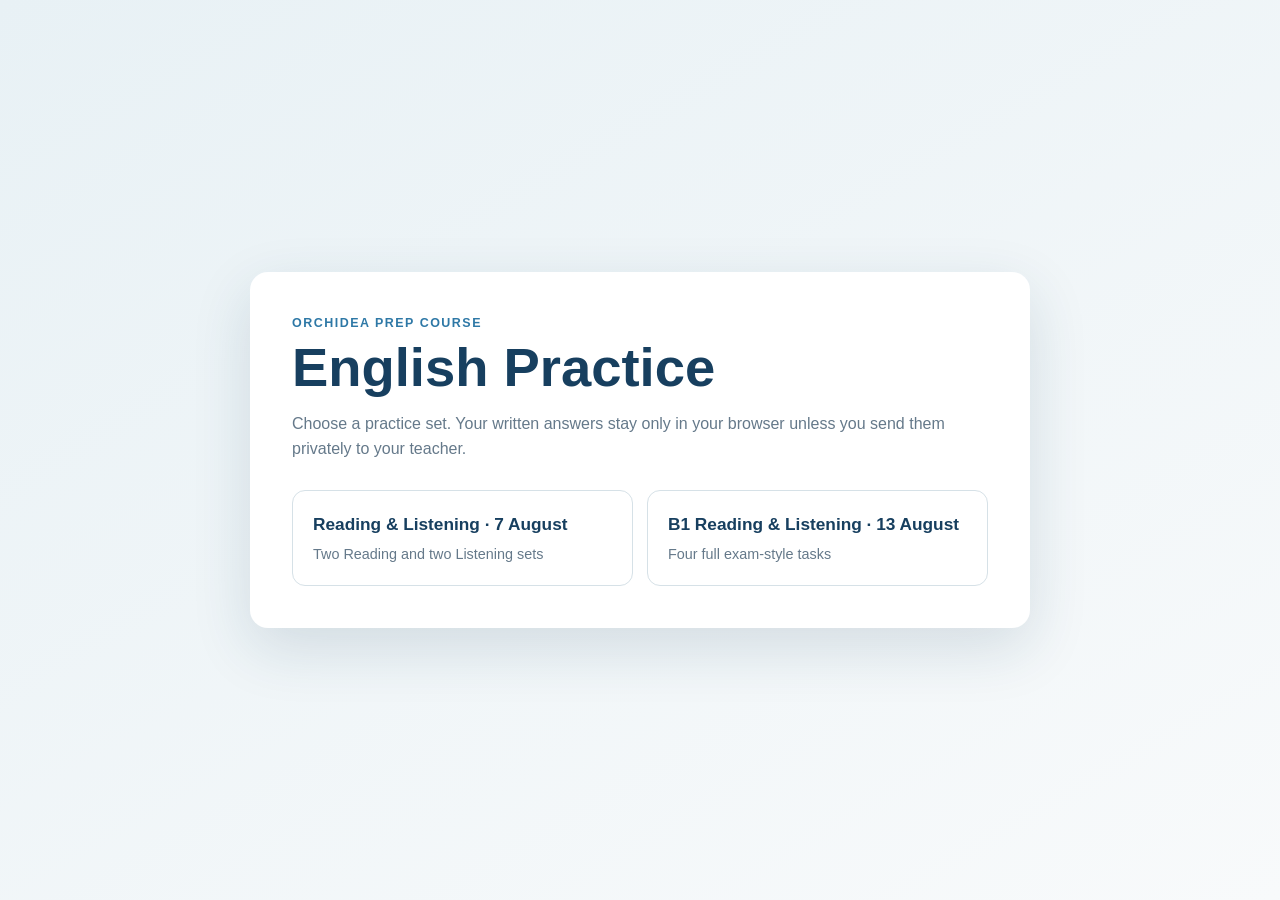
==== commit f3b7df16: "Publish HM-0813 from course-owned learner site" ====
--- a/index.html
+++ b/index.html
@@ -1,238 +1,26 @@
 <!doctype html>
-<html lang="zh-CN">
+<html lang="en">
 <head>
   <meta charset="utf-8">
   <meta name="viewport" content="width=device-width, initial-scale=1">
-  <title>Reading &amp; Listening Homework · 7 August 2026</title>
+  <title>Orchidea English Practice</title>
   <style>
-    :root{--ink:#19364a;--muted:#607786;--navy:#153e55;--blue:#2b78a0;--green:#24775f;--gold:#bd8422;--violet:#7059a6;--line:#d5e1e6;--paper:#fff;--bluewash:#edf6fa;--greenwash:#edf8f2;--goldwash:#fff7e5;--violetwash:#f4f1fb}
-    *{box-sizing:border-box}body{margin:0;background:linear-gradient(180deg,#eaf2f6,#f7f9fa 44%);color:var(--ink);font:16px/1.62 -apple-system,BlinkMacSystemFont,"Segoe UI","PingFang SC","Microsoft YaHei",sans-serif}main{width:min(980px,calc(100% - 24px));margin:22px auto 46px;background:var(--paper);border-radius:19px;overflow:hidden;box-shadow:0 22px 62px rgba(30,67,88,.14)}header{padding:43px 50px 35px;color:#fff;background:linear-gradient(128deg,var(--navy),#22637c 58%,var(--blue))}.eyebrow{font-size:.78rem;letter-spacing:.12em;text-transform:uppercase;opacity:.88}h1{margin:.42rem 0 .65rem;font-size:clamp(2.05rem,5.5vw,3.45rem);line-height:1.04}header p{max-width:780px;margin:0;opacity:.95}.overview{display:grid;grid-template-columns:repeat(4,minmax(0,1fr));gap:9px;margin-top:20px}.overview div{padding:10px 12px;border:1px solid rgba(255,255,255,.34);border-radius:11px;background:rgba(255,255,255,.08);font-size:.87rem}.overview strong{display:block;font-size:.76rem;letter-spacing:.05em;text-transform:uppercase}section{padding:32px 50px;border-bottom:1px solid var(--line)}h2{display:flex;align-items:center;gap:10px;margin:0 0 14px;font-size:1.54rem}.num{display:inline-grid;place-items:center;flex:0 0 auto;width:34px;height:34px;border-radius:10px;background:var(--green);color:#fff;font-size:.88rem}h3{margin:23px 0 9px;color:var(--navy);font-size:1.09rem}p{margin:.6rem 0}.lead{color:var(--muted);margin-top:-4px}.text,.notice,.task,.audio-box,.answers{border-radius:14px;padding:16px 18px}.text{border:1px solid var(--line);background:#fbfcfd}.notice{border-left:5px solid var(--blue);background:var(--bluewash);margin:11px 0}.notice h3{margin:0 0 5px}.task{border-left:5px solid var(--violet);background:var(--violetwash)}.audio-box{border:1px solid #cbe0d5;background:var(--greenwash);margin:12px 0}.audio-box audio{display:block;width:100%;margin:.75rem 0 .3rem}.audio-credit a{color:var(--green)}.answers{min-height:92px;border:1.5px dashed #9badb7;background:#fcfefe;margin-top:12px}ol{padding-left:1.4rem}li{margin:.72rem 0}.choices{margin:.35rem 0 0;padding-left:1.25rem;list-style-type:upper-alpha}.choices li{margin:.3rem 0}.choices label{display:block;padding:.32rem .48rem;border-radius:8px;cursor:pointer}.choices label:hover{background:rgba(112,89,166,.09)}input[type="radio"]{width:1.05rem;height:1.05rem;margin:0 .5rem 0 0;vertical-align:-.12rem;accent-color:var(--violet)}.answer-input{display:block;width:min(100%,590px);margin:.45rem 0 .15rem;padding:.68rem .78rem;border:1.5px solid #9badb7;border-radius:9px;background:#fff;color:var(--ink);font:inherit}.answer-input.short{display:inline-block;width:6rem;margin-left:.45rem;text-transform:uppercase}.answer-input:focus,input[type="radio"]:focus-visible{outline:3px solid rgba(43,120,160,.25);border-color:var(--blue)}.print-blank{display:none}.small{font-size:.9rem;color:var(--muted)}.rule{padding:12px 15px;border-radius:11px;background:var(--goldwash);border-left:5px solid var(--gold)}table{display:table;width:100%;border-collapse:collapse;margin:12px 0}th,td{border:1px solid var(--line);padding:10px;text-align:left;vertical-align:top}th{background:#e8f2f6;color:var(--navy)}.finish{background:linear-gradient(145deg,#f0f8f4,#f8fbfa);border-bottom:0}.finish-card{padding:20px;border:1px solid #c6ded2;border-radius:15px;background:#fff}.finish-actions{display:flex;flex-wrap:wrap;gap:10px;align-items:center;margin-top:15px}.progress{font-weight:800;color:var(--navy)}.save-state{color:var(--muted);font-size:.9rem}footer{padding:20px 50px 29px;color:var(--muted);font-size:.86rem}
-    @media(max-width:760px){header,section,footer{padding-left:21px;padding-right:21px}.overview{grid-template-columns:repeat(2,1fr)}main{width:min(100% - 14px,980px);margin-top:7px;border-radius:12px}h1{overflow-wrap:anywhere}table{display:block;overflow-x:auto}.answer-input.short{display:block;width:100%;margin-left:0}.finish-actions{align-items:stretch}}
-    @media print{@page{margin:12mm}body{background:#fff;font-size:10.5pt}main{width:100%;margin:0;box-shadow:none;border-radius:0}header{padding:25px 32px}section{padding:22px 32px}.text,.notice,.task,.audio-box{break-inside:avoid}.answers{min-height:70px}.finish{display:none}.print-blank{display:inline}.answer-input{border:0;border-bottom:1px solid #555;border-radius:0;padding:.15rem;background:transparent}}
+    :root{--ink:#193248;--muted:#65798a;--navy:#173f5f;--blue:#2e78a6;--teal:#2b7a78;--paper:#fff;--line:#d6e1e7}
+    *{box-sizing:border-box}body{margin:0;min-height:100vh;display:grid;place-items:center;background:linear-gradient(150deg,#e8f1f5,#f8fafb);color:var(--ink);font:16px/1.55 -apple-system,BlinkMacSystemFont,"Segoe UI",Arial,sans-serif}
+    main{width:min(780px,calc(100% - 24px));padding:42px;border-radius:18px;background:var(--paper);box-shadow:0 20px 60px rgba(23,63,95,.14)}.eyebrow{color:var(--blue);font-size:.78rem;font-weight:800;letter-spacing:.12em;text-transform:uppercase}h1{margin:.4rem 0 .7rem;color:var(--navy);font-size:clamp(2rem,6vw,3.4rem);line-height:1.04}p{color:var(--muted)}
+    .routes{display:grid;grid-template-columns:repeat(2,1fr);gap:14px;margin-top:28px}.route{display:block;padding:20px;border:1px solid var(--line);border-radius:13px;color:var(--ink);text-decoration:none;transition:.15s}.route:hover,.route:focus{transform:translateY(-2px);border-color:var(--blue);outline:none;box-shadow:0 9px 24px rgba(46,120,166,.12)}.route b{display:block;color:var(--navy);font-size:1.08rem}.route span{display:block;margin-top:5px;color:var(--muted);font-size:.9rem}
+    @media(max-width:620px){main{padding:28px 21px}.routes{grid-template-columns:1fr}}
   </style>
 </head>
 <body>
 <main>
-  <header>
-    <div class="eyebrow">Orchidea Prep Course · HM 0807</div>
-    <h1>Reading &amp; Listening Homework</h1>
-    <p>完成两组 Reading 和两组 Listening。先独立作答，不查看文字稿；课堂会讲错题和证据。</p>
-    <div class="overview">
-      <div><strong>Reading 1</strong>6 section details</div>
-      <div><strong>Reading 2</strong>6 text questions</div>
-      <div><strong>Listening 1</strong>6 choices</div>
-      <div><strong>Listening 2</strong>6 details</div>
-    </div>
-  </header>
-
-  <section>
-    <h2><span class="num">1</span>Reading · After-School Notices</h2>
-    <p class="lead">阅读 A–D 四则通知。问题 1–6 分别对应哪一则通知？每题写一个字母；同一个字母可以使用多次。</p>
-
-    <div class="notice">
-      <h3>A · Science Museum Visit</h3>
-      <p>The museum visit is on Saturday. We first advertised an 8:30 departure, but the coach company has asked us to leave at 8:10. Meet at the school’s north gate at 7:55. The ticket costs €7 and must be paid to Ms Horváth by Wednesday. Lunch is not included, so bring food and water.</p>
-    </div>
-    <div class="notice">
-      <h3>B · Homework Help</h3>
-      <p>Need help with Maths or English? Come to the library on any Tuesday between 3:30 and 5:00. No booking is needed. Bring a task you have already tried and mark the exact step that is confusing. Tutors will not complete the whole homework for you. Laptops are available, but you must use your school account.</p>
-    </div>
-    <div class="notice">
-      <h3>C · Drama Weekend</h3>
-      <p>Friday’s rehearsal has moved from the main hall to Room 12 because the stage lights are being repaired. It starts at 4:00 and ends at 6:00. Saturday’s performance is still in the main hall. Actors should wear black clothes; costumes will be supplied. Parents may enter free, but they must reserve a seat online.</p>
-    </div>
-    <div class="notice">
-      <h3>D · Bike Care Class</h3>
-      <p>The workshop begins at 4:15 on Thursday. There are only six places, so message Mr Nagy before Wednesday. Bring your bike and a lock; all repair tools and gloves will be supplied. If it rains, the class will continue in the covered car park.</p>
-    </div>
-
-    <div class="task" data-prompt-id="reading-1">
-      <strong>Questions 1–6</strong>
-      <ol>
-        <li>Which activity can a learner attend without booking in advance? <span class="print-blank">______</span><input class="answer-input short" name="r1q1" maxlength="1" autocomplete="off" aria-label="Reading 1 question 1 answer" placeholder="A–D"></li>
-        <li>Which event begins earlier than first announced? <span class="print-blank">______</span><input class="answer-input short" name="r1q2" maxlength="1" autocomplete="off" aria-label="Reading 1 question 2 answer" placeholder="A–D"></li>
-        <li>Which activity changed place for one session? <span class="print-blank">______</span><input class="answer-input short" name="r1q3" maxlength="1" autocomplete="off" aria-label="Reading 1 question 3 answer" placeholder="A–D"></li>
-        <li>Which activity provides the equipment needed for practical work? <span class="print-blank">______</span><input class="answer-input short" name="r1q4" maxlength="1" autocomplete="off" aria-label="Reading 1 question 4 answer" placeholder="A–D"></li>
-        <li>Which activity asks the learner to identify the exact point of difficulty? <span class="print-blank">______</span><input class="answer-input short" name="r1q5" maxlength="1" autocomplete="off" aria-label="Reading 1 question 5 answer" placeholder="A–D"></li>
-        <li>Which event requires payment before the day of the event? <span class="print-blank">______</span><input class="answer-input short" name="r1q6" maxlength="1" autocomplete="off" aria-label="Reading 1 question 6 answer" placeholder="A–D"></li>
-      </ol>
-    </div>
-  </section>
-
-  <section>
-    <h2><span class="num">2</span>Reading · A Library for Things</h2>
-    <p class="lead">阅读短文并完成 1–6。Short answer 题必须遵守词数要求。</p>
-    <div class="text">
-      <p>A new “Library of Things” has opened beside the city library. Instead of books, members can borrow tools, kitchen equipment and camping items. A basic membership costs €12 a year, and most objects can be borrowed for three days.</p>
-      <p>Maya joined because she needed a drill to put up one shelf. Buying a drill for a single job seemed wasteful, so she reserved one online. At the library, a member of staff showed her how to use it safely. She returned it the next afternoon.</p>
-      <p>Some people worry that borrowed objects may be old or unreliable. In fact, every object is checked after it is returned. If it needs repair, the website marks it as unavailable until it is safe again.</p>
-      <p>The service is not completely free. Members leave a deposit for expensive objects. This money is returned when the object comes back on time and without damage. Late returns matter because another member may have reserved the same item.</p>
-      <p>The library helps people save money and reduce waste. It also lets them try equipment before deciding whether to buy it. However, it is not ideal for daily use. It works best for objects that people need only occasionally.</p>
-    </div>
-
-    <div class="task" data-prompt-id="reading-2">
-      <strong>Questions 1–6</strong>
-      <ol>
-        <li>What is the main purpose of the text?
-          <ol class="choices"><li><label><input type="radio" name="r2q1" value="A">To warn people that borrowed tools are dangerous</label></li><li><label><input type="radio" name="r2q1" value="B">To explain how a borrowing service works and when it is useful</label></li><li><label><input type="radio" name="r2q1" value="C">To persuade everyone to stop buying household equipment</label></li></ol>
-        </li>
-        <li>Why did Maya borrow a drill? Answer in no more than eight words. <span class="print-blank">______________________________</span><input class="answer-input" name="r2q2" autocomplete="off" aria-label="Reading 2 question 2 answer" placeholder="No more than eight words"></li>
-        <li>Copy one sentence that challenges the idea that borrowed objects are unreliable. <span class="print-blank">______________________________</span><textarea class="answer-input" name="r2q3" rows="3" aria-label="Reading 2 question 3 answer" placeholder="Copy one complete sentence"></textarea></li>
-        <li>What does <strong>deposit</strong> mean in paragraph 4?
-          <ol class="choices"><li><label><input type="radio" name="r2q4" value="A">A yearly fee that cannot be returned</label></li><li><label><input type="radio" name="r2q4" value="B">A payment for repairing an object</label></li><li><label><input type="radio" name="r2q4" value="C">Money kept temporarily and returned if conditions are met</label></li></ol>
-        </li>
-        <li>True or False: An object can still be borrowed while it is being repaired. <span class="print-blank">______</span><input class="answer-input" name="r2q5" autocomplete="off" aria-label="Reading 2 question 5 answer" placeholder="True or False"></li>
-        <li>Copy no more than six words showing that the service is unsuitable for something used every day. <span class="print-blank">______________________________</span><input class="answer-input" name="r2q6" autocomplete="off" aria-label="Reading 2 question 6 answer" placeholder="No more than six words"></li>
-      </ol>
-    </div>
-  </section>
-
-  <section>
-    <h2><span class="num">3</span>Listening · Poetry and Hope</h2>
-    <p class="lead">直接在本页播放真实人声。音频最多听两遍，再选择 A、B 或 C。</p>
-    <div class="audio-box">
-      <strong>Real Audio 1 · A Poet’s Life</strong>
-      <audio controls preload="metadata">
-        <source src="audio/listening-1-poetry-and-hope.m4a" type="audio/mp4">
-        Your browser does not support the audio player.
-      </audio>
-      <p class="small">先读六个问题，再播放。不要边听边暂停。</p>
-    </div>
-    <div class="task" data-prompt-id="listening-1">
-      <strong>Questions 1–6</strong>
-      <ol>
-        <li>What do many people think about poems?
-          <ol class="choices"><li><label><input type="radio" name="l1q1" value="A">Poems are not for them</label></li><li><label><input type="radio" name="l1q1" value="B">Poets are always famous</label></li><li><label><input type="radio" name="l1q1" value="C">Poems are only about history</label></li></ol>
-        </li>
-        <li>What can a good poet help people do?
-          <ol class="choices"><li><label><input type="radio" name="l1q2" value="A">Forget the real world</label></li><li><label><input type="radio" name="l1q2" value="B">See the world with new eyes</label></li><li><label><input type="radio" name="l1q2" value="C">Become professional writers</label></li></ol>
-        </li>
-        <li>How is Langston Hughes described in the recording?
-          <ol class="choices"><li><label><input type="radio" name="l1q3" value="A">A black poet</label></li><li><label><input type="radio" name="l1q3" value="B">A museum guide</label></li><li><label><input type="radio" name="l1q3" value="C">A school teacher</label></li></ol>
-        </li>
-        <li>What unfair situation did he grow up with?
-          <ol class="choices"><li><label><input type="radio" name="l1q4" value="A">He could not find books</label></li><li><label><input type="radio" name="l1q4" value="B">White people did not treat black people well</label></li><li><label><input type="radio" name="l1q4" value="C">Poets were not allowed to travel</label></li></ol>
-        </li>
-        <li>What did Langston write about?
-          <ol class="choices"><li><label><input type="radio" name="l1q5" value="A">The need to make a better world</label></li><li><label><input type="radio" name="l1q5" value="B">Buying books online</label></li><li><label><input type="radio" name="l1q5" value="C">Life in a museum</label></li></ol>
-        </li>
-        <li>Why does the narrator say Langston’s poems are still needed?
-          <ol class="choices"><li><label><input type="radio" name="l1q6" value="A">Nobody can read poems now</label></li><li><label><input type="radio" name="l1q6" value="B">People still treat black people unfairly</label></li><li><label><input type="radio" name="l1q6" value="C">Langston is still writing</label></li></ol>
-        </li>
-      </ol>
-    </div>
-  </section>
-
-  <section>
-    <h2><span class="num">4</span>Listening · Remembering Langston Hughes</h2>
-    <p class="lead">直接在本页播放真实人声。音频最多听两遍。每个空格写不超过三个单词或一个数字。</p>
-    <div class="audio-box">
-      <strong>Real Audio 2 · A Poet’s Legacy</strong>
-      <audio controls preload="metadata">
-        <source src="audio/listening-2-langston-legacy.m4a" type="audio/mp4">
-        Your browser does not support the audio player.
-      </audio>
-      <p class="small">先浏览表格，再播放。注意日期、年龄、地点和最后的关键词。</p>
-    </div>
-    <div class="task" data-prompt-id="listening-2">
-      <strong>Questions 1–6</strong>
-      <table>
-        <thead><tr><th>Detail</th><th>Your answer</th></tr></thead>
-        <tbody>
-          <tr><td>1. The illness Langston Hughes had</td><td><span class="print-blank">________________</span><input class="answer-input" name="l2q1" autocomplete="off" aria-label="Listening 2 question 1 answer"></td></tr>
-          <tr><td>2. The date he died</td><td><span class="print-blank">________________</span><input class="answer-input" name="l2q2" autocomplete="off" aria-label="Listening 2 question 2 answer"></td></tr>
-          <tr><td>3. His age when he died</td><td><span class="print-blank">________________</span><input class="answer-input" name="l2q3" autocomplete="off" aria-label="Listening 2 question 3 answer"></td></tr>
-          <tr><td>4. Where his ashes are</td><td><span class="print-blank">________________</span><input class="answer-input" name="l2q4" autocomplete="off" aria-label="Listening 2 question 4 answer"></td></tr>
-          <tr><td>5. The art form he is remembered for</td><td><span class="print-blank">________________</span><input class="answer-input" name="l2q5" autocomplete="off" aria-label="Listening 2 question 5 answer"></td></tr>
-          <tr><td>6. The term now used with pride</td><td><span class="print-blank">________________</span><input class="answer-input" name="l2q6" autocomplete="off" aria-label="Listening 2 question 6 answer"></td></tr>
-        </tbody>
-      </table>
-    </div>
-    <div class="rule">完成后只检查拼写、词数和数字格式。把答案私下发送给老师，不需要在网页提交。</div>
-  </section>
-
-  <section class="finish" aria-labelledby="finish-title">
-    <div class="finish-card">
-      <h2 id="finish-title">After You Finish</h2>
-      <p>答案会自动保存在这台设备的浏览器中。本页没有提交按钮；完成后请把答案私下发送给老师。</p>
-      <div class="finish-actions">
-        <span class="progress" id="progress">0 / 24 answered</span>
-        <span class="save-state" id="save-state" aria-live="polite">Autosave ready</span>
-      </div>
-    </div>
-  </section>
-
-  <footer>Reading &amp; Listening Homework · HM 0807 · 7 August 2026<br><span class="audio-credit">Audio: Jacqui Bishop, based on text by Shantel Ivits, <em>BC Reads: Adult Literacy Fundamental English – Reader 2</em>, <a href="https://creativecommons.org/licenses/by/4.0/" target="_blank" rel="license noopener">CC BY 4.0</a>. Audio files are unmodified.</span></footer>
+  <div class="eyebrow">Orchidea Prep Course</div>
+  <h1>English Practice</h1>
+  <p>Choose a practice set. Your written answers stay only in your browser unless you send them privately to your teacher.</p>
+  <div class="routes">
+    <a class="route" href="hm-0807/"><b>Reading &amp; Listening · 7 August</b><span>Two Reading and two Listening sets</span></a>
+    <a class="route" href="hm-0813/"><b>B1 Reading &amp; Listening · 13 August</b><span>Four full exam-style tasks</span></a>
+  </div>
 </main>
-<script>
-  (() => {
-    const storageKey = 'orchidea-hm-0807-v2';
-    const questionNames = [
-      'r1q1','r1q2','r1q3','r1q4','r1q5','r1q6',
-      'r2q1','r2q2','r2q3','r2q4','r2q5','r2q6',
-      'l1q1','l1q2','l1q3','l1q4','l1q5','l1q6',
-      'l2q1','l2q2','l2q3','l2q4','l2q5','l2q6'
-    ];
-    const progress = document.getElementById('progress');
-    const saveState = document.getElementById('save-state');
-    let saved = { answers: {} };
-
-    const answerFor = (name) => {
-      const controls = [...document.querySelectorAll(`[name="${name}"]`)];
-      if (!controls.length) return '';
-      if (controls[0].type === 'radio') {
-        const checked = controls.find((control) => control.checked);
-        return checked ? checked.value : '';
-      }
-      return controls[0].value.trim();
-    };
-
-    const collectAnswers = () => Object.fromEntries(questionNames.map((name) => [name, answerFor(name)]));
-
-    const updateProgress = () => {
-      const answers = collectAnswers();
-      const answered = questionNames.filter((name) => answers[name]).length;
-      progress.textContent = `${answered} / 24 answered`;
-      return { answers, answered };
-    };
-
-    const persist = () => {
-      const { answers } = updateProgress();
-      saved = { answers };
-      try {
-        localStorage.setItem(storageKey, JSON.stringify(saved));
-        saveState.textContent = `Saved on this device · ${new Date().toLocaleTimeString([], {hour:'2-digit', minute:'2-digit'})}`;
-      } catch (error) {
-        saveState.textContent = 'This browser blocked autosave';
-      }
-    };
-
-    const restore = () => {
-      try {
-        const parsed = JSON.parse(localStorage.getItem(storageKey) || '{}');
-        saved = { answers: parsed.answers || {} };
-      } catch (error) {
-        saved = { answers: {} };
-      }
-      Object.entries(saved.answers).forEach(([name, value]) => {
-        const controls = [...document.querySelectorAll(`[name="${name}"]`)];
-        if (!controls.length) return;
-        if (controls[0].type === 'radio') {
-          const target = controls.find((control) => control.value === value);
-          if (target) target.checked = true;
-        } else {
-          controls[0].value = value;
-        }
-      });
-      updateProgress();
-    };
-
-    document.querySelectorAll('input[name], textarea[name]').forEach((control) => {
-      control.addEventListener(control.type === 'radio' ? 'change' : 'input', persist);
-    });
-
-    restore();
-  })();
-</script>
 </body>
 </html>
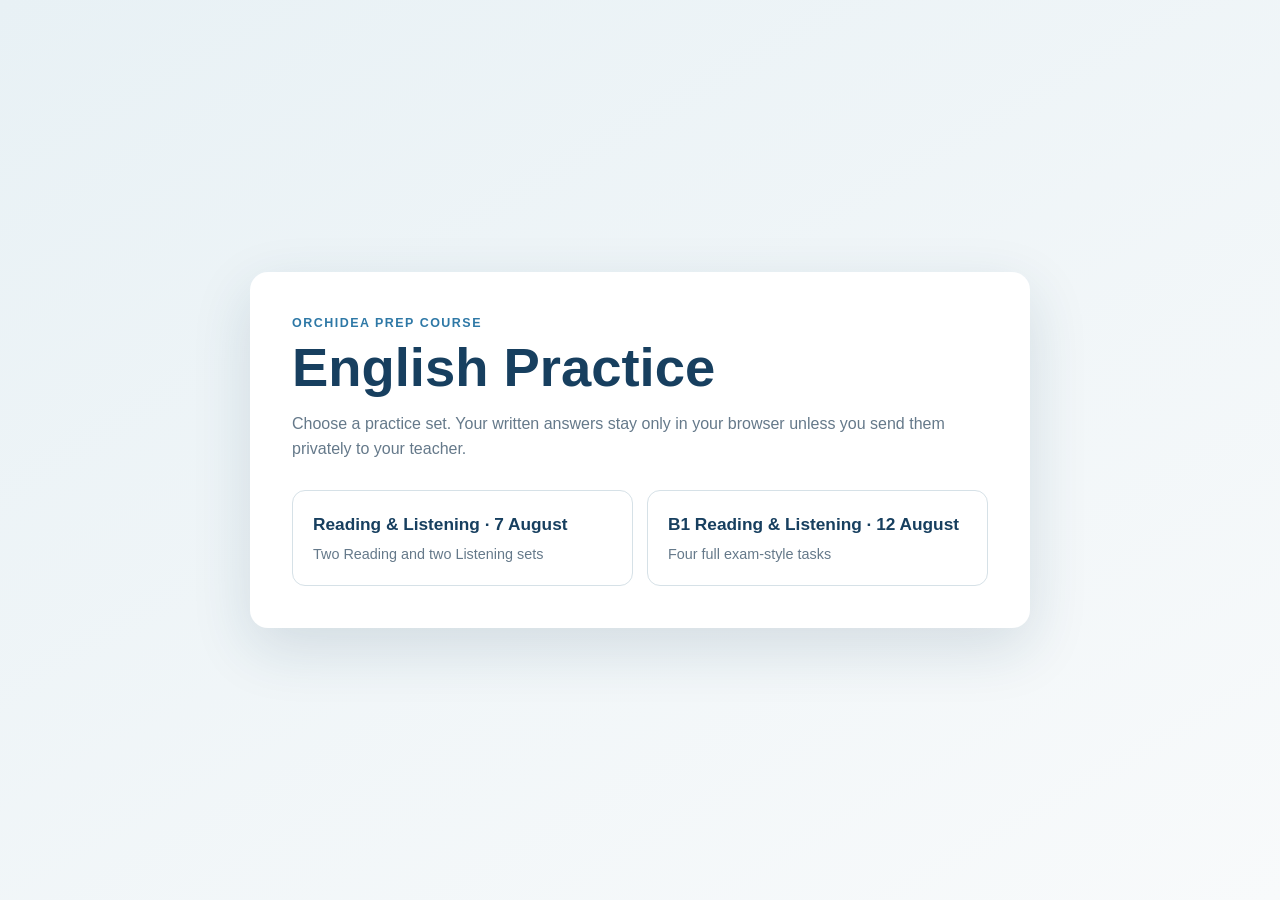
==== commit 6ba915c0: "Correct B1 practice route to 12 August" ====
--- a/index.html
+++ b/index.html
@@ -19,7 +19,7 @@
   <p>Choose a practice set. Your written answers stay only in your browser unless you send them privately to your teacher.</p>
   <div class="routes">
     <a class="route" href="hm-0807/"><b>Reading &amp; Listening · 7 August</b><span>Two Reading and two Listening sets</span></a>
-    <a class="route" href="hm-0813/"><b>B1 Reading &amp; Listening · 13 August</b><span>Four full exam-style tasks</span></a>
+    <a class="route" href="hm-0812/"><b>B1 Reading &amp; Listening · 12 August</b><span>Four full exam-style tasks</span></a>
   </div>
 </main>
 </body>
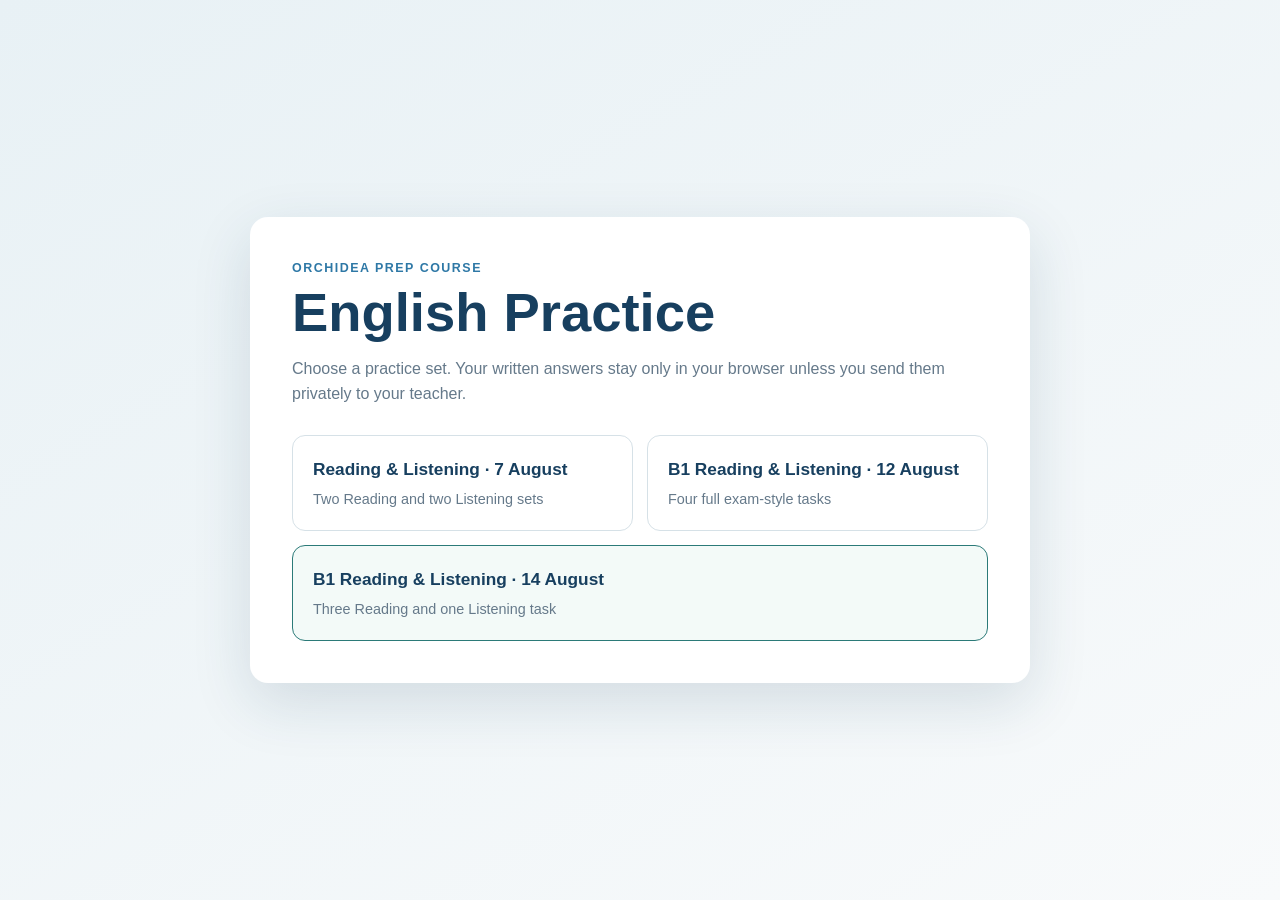
==== commit c1a82a4e: "Publish HM-0814 B1 practice" ====
--- a/index.html
+++ b/index.html
@@ -8,7 +8,7 @@
     :root{--ink:#193248;--muted:#65798a;--navy:#173f5f;--blue:#2e78a6;--teal:#2b7a78;--paper:#fff;--line:#d6e1e7}
     *{box-sizing:border-box}body{margin:0;min-height:100vh;display:grid;place-items:center;background:linear-gradient(150deg,#e8f1f5,#f8fafb);color:var(--ink);font:16px/1.55 -apple-system,BlinkMacSystemFont,"Segoe UI",Arial,sans-serif}
     main{width:min(780px,calc(100% - 24px));padding:42px;border-radius:18px;background:var(--paper);box-shadow:0 20px 60px rgba(23,63,95,.14)}.eyebrow{color:var(--blue);font-size:.78rem;font-weight:800;letter-spacing:.12em;text-transform:uppercase}h1{margin:.4rem 0 .7rem;color:var(--navy);font-size:clamp(2rem,6vw,3.4rem);line-height:1.04}p{color:var(--muted)}
-    .routes{display:grid;grid-template-columns:repeat(2,1fr);gap:14px;margin-top:28px}.route{display:block;padding:20px;border:1px solid var(--line);border-radius:13px;color:var(--ink);text-decoration:none;transition:.15s}.route:hover,.route:focus{transform:translateY(-2px);border-color:var(--blue);outline:none;box-shadow:0 9px 24px rgba(46,120,166,.12)}.route b{display:block;color:var(--navy);font-size:1.08rem}.route span{display:block;margin-top:5px;color:var(--muted);font-size:.9rem}
+    .routes{display:grid;grid-template-columns:repeat(2,1fr);gap:14px;margin-top:28px}.route{display:block;padding:20px;border:1px solid var(--line);border-radius:13px;color:var(--ink);text-decoration:none;transition:.15s}.route:hover,.route:focus{transform:translateY(-2px);border-color:var(--blue);outline:none;box-shadow:0 9px 24px rgba(46,120,166,.12)}.route b{display:block;color:var(--navy);font-size:1.08rem}.route span{display:block;margin-top:5px;color:var(--muted);font-size:.9rem}.route.latest{grid-column:1/-1;border-color:var(--teal);background:#f3faf8}
     @media(max-width:620px){main{padding:28px 21px}.routes{grid-template-columns:1fr}}
   </style>
 </head>
@@ -20,6 +20,7 @@
   <div class="routes">
     <a class="route" href="hm-0807/"><b>Reading &amp; Listening · 7 August</b><span>Two Reading and two Listening sets</span></a>
     <a class="route" href="hm-0812/"><b>B1 Reading &amp; Listening · 12 August</b><span>Four full exam-style tasks</span></a>
+    <a class="route latest" href="hm-0814/"><b>B1 Reading &amp; Listening · 14 August</b><span>Three Reading and one Listening task</span></a>
   </div>
 </main>
 </body>
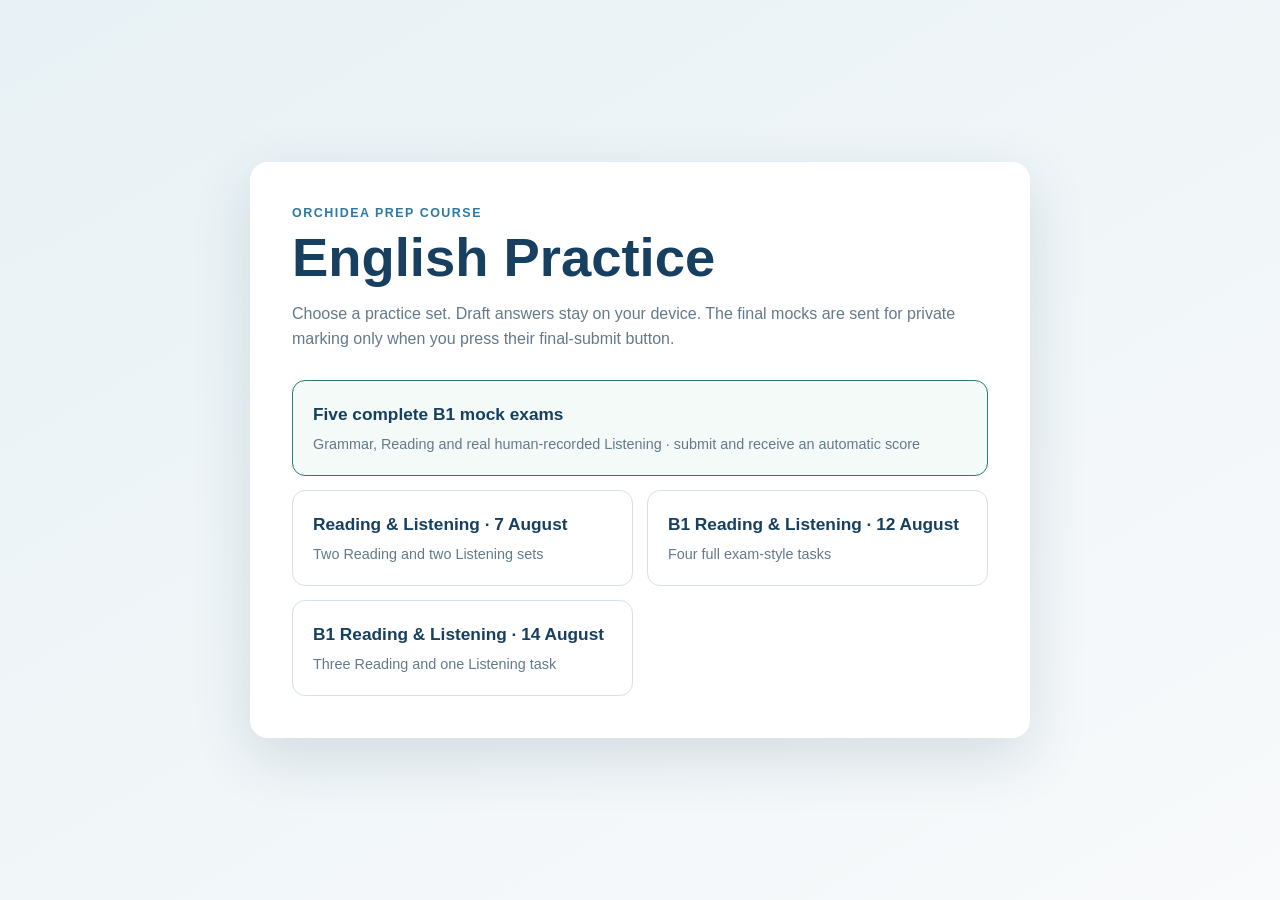
==== commit cbc166c9: "Publish five complete B1 final mock exams" ====
--- a/index.html
+++ b/index.html
@@ -16,11 +16,12 @@
 <main>
   <div class="eyebrow">Orchidea Prep Course</div>
   <h1>English Practice</h1>
-  <p>Choose a practice set. Your written answers stay only in your browser unless you send them privately to your teacher.</p>
+  <p>Choose a practice set. Draft answers stay on your device. The final mocks are sent for private marking only when you press their final-submit button.</p>
   <div class="routes">
+    <a class="route latest" href="final-mocks/"><b>Five complete B1 mock exams</b><span>Grammar, Reading and real human-recorded Listening · submit and receive an automatic score</span></a>
     <a class="route" href="hm-0807/"><b>Reading &amp; Listening · 7 August</b><span>Two Reading and two Listening sets</span></a>
     <a class="route" href="hm-0812/"><b>B1 Reading &amp; Listening · 12 August</b><span>Four full exam-style tasks</span></a>
-    <a class="route latest" href="hm-0814/"><b>B1 Reading &amp; Listening · 14 August</b><span>Three Reading and one Listening task</span></a>
+    <a class="route" href="hm-0814/"><b>B1 Reading &amp; Listening · 14 August</b><span>Three Reading and one Listening task</span></a>
   </div>
 </main>
 </body>
